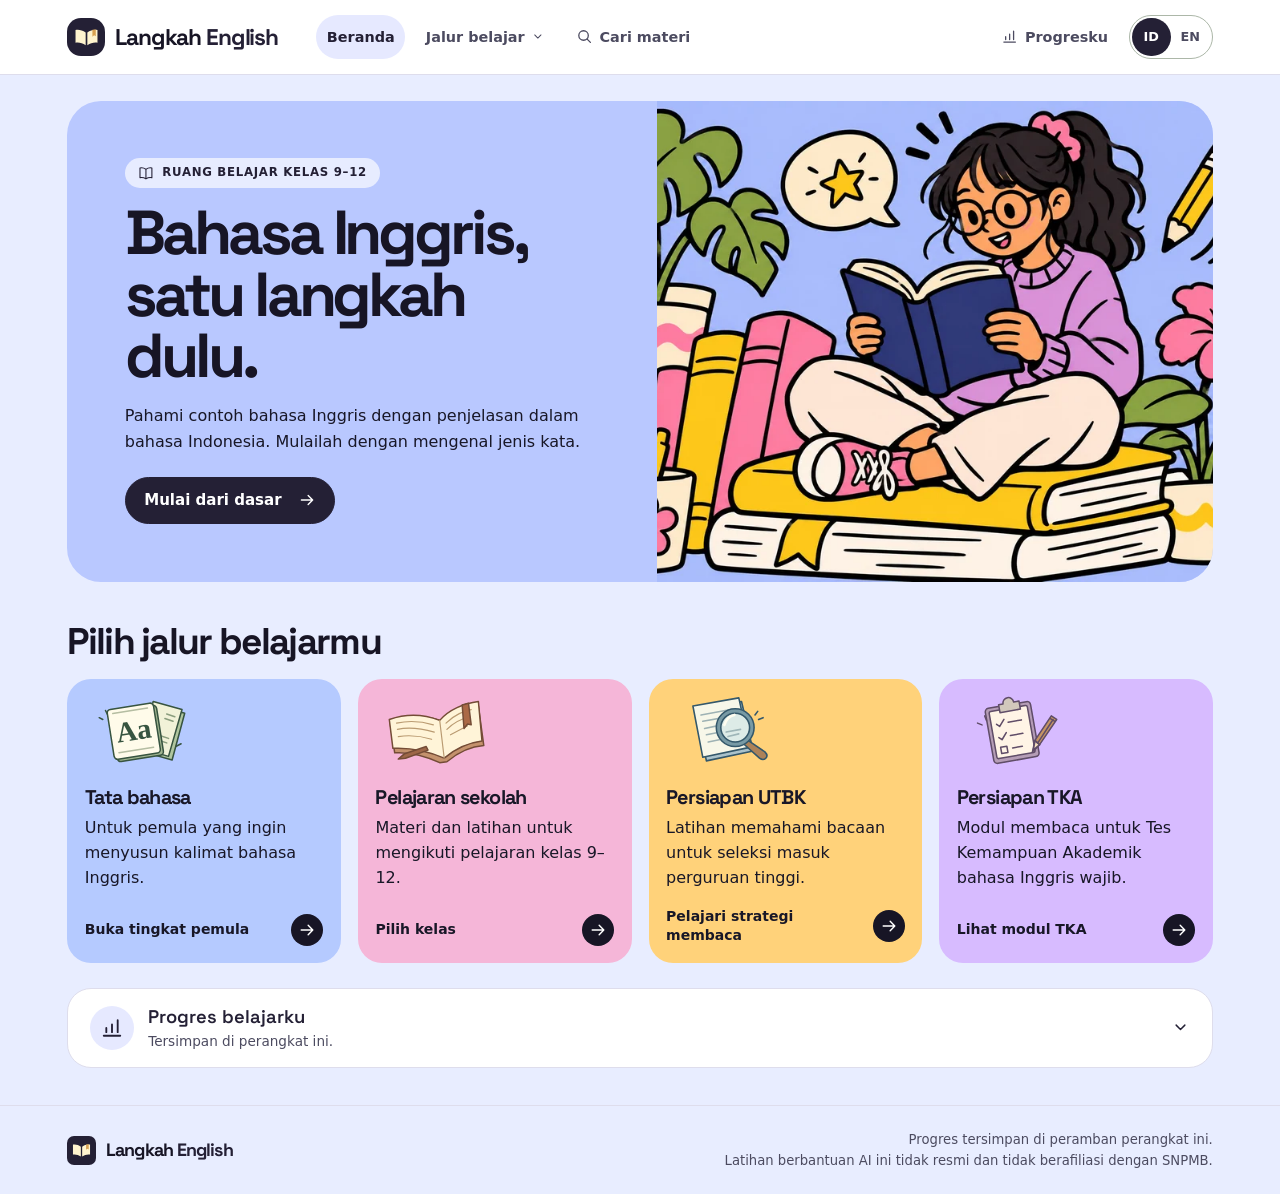
==== index.html @ c0d66ed4 "Refresh the learning dashboard with a playful mobile-first design" ====
<!doctype html>
<html lang="id">
<head>
<meta charset="utf-8"><meta name="viewport" content="width=device-width,initial-scale=1"><meta name="theme-color" content="#ffffff">
<meta name="description" content="Langkah English: tempat belajar bahasa Inggris dengan penjelasan sabar, latihan, dan persiapan UTBK dan TKA untuk pelajar Indonesia.">
<title>Langkah English — Mulai dari yang kamu pahami</title>
<link rel="stylesheet" href="css/style.css"><script type="module" src="js/home.js"></script><script type="module" src="js/shell.js"></script>
</head>
<body class="home-page"><a class="skip" href="#main" data-i18n="skip">Lewati ke konten</a>
<!-- Navigation is shared by every page. -->
<header class="site-header">
  <nav class="nav shell" data-i18n-aria="mainNavigation" aria-label="Navigasi utama">
    <a class="logo" href="index.html" data-i18n-aria="homeLink" aria-label="Beranda Langkah English"><span class="brand-mark" aria-hidden="true"><svg viewBox="0 0 32 32"><use href="assets/icons.svg#mark"/></svg></span><span class="brand-type">Langkah <em>English</em></span></a>
    <button type="button" class="nav-toggle" aria-controls="primary-navigation" aria-expanded="false"><span class="menu-lines" aria-hidden="true"></span><span data-i18n="menuTitle">Menu</span></button>
    <div class="nav-links" id="primary-navigation">
      <a href="index.html" data-i18n="homeNav">Beranda</a>
      <div class="route-picker">
        <button class="route-toggle" type="button" aria-controls="route-menu" aria-expanded="false"><span data-i18n="pathNav">Jalur belajar</span><svg class="icon" viewBox="0 0 24 24" aria-hidden="true"><use href="assets/icons.svg#chevron"/></svg></button>
        <ul class="route-menu" id="route-menu">
            <li><svg class="menu-path-art" viewBox="0 0 140 88" aria-hidden="true"><use href="assets/pathways.svg#grammar"/></svg><a data-i18n="navGrammar" href="grammar.html">Tata bahasa</a></li>
            <li><svg class="menu-path-art" viewBox="0 0 140 88" aria-hidden="true"><use href="assets/pathways.svg#school"/></svg><a data-i18n="navSchool" href="school.html">Pelajaran sekolah</a></li>
            <li><svg class="menu-path-art" viewBox="0 0 140 88" aria-hidden="true"><use href="assets/pathways.svg#utbk"/></svg><a data-i18n="navUtbk" href="utbk.html">Persiapan UTBK</a></li>
            <li><svg class="menu-path-art" viewBox="0 0 140 88" aria-hidden="true"><use href="assets/pathways.svg#tka"/></svg><a data-i18n="navTka" href="tka.html">Persiapan TKA</a></li>
        </ul>
      </div>
      <a href="search.html" class="nav-search"><svg class="icon" viewBox="0 0 24 24" aria-hidden="true"><use href="assets/icons.svg#search"/></svg><span data-i18n="navSearch">Cari materi</span></a>
      <a class="mobile-progress-link" href="index.html#my-progress"><svg class="icon" viewBox="0 0 24 24" aria-hidden="true"><use href="assets/icons.svg#progress"/></svg><span data-i18n="progressNav">Progresku</span></a>
    </div>
    <div class="nav-actions">
      <a class="nav-progress" href="index.html#my-progress"><svg class="icon" viewBox="0 0 24 24" aria-hidden="true"><use href="assets/icons.svg#progress"/></svg><span data-i18n="progressNav">Progresku</span></a>
      <div class="lang-switch" role="group" data-i18n-aria="interfaceLanguage" aria-label="Bahasa tampilan"><button class="lang-button" type="button" data-lang="id" aria-pressed="true" lang="id" aria-label="Bahasa Indonesia">ID</button><button class="lang-button" type="button" data-lang="en" aria-pressed="false" lang="en" aria-label="English">EN</button></div>
    </div>
  </nav>
</header>
<main id="main" class="shell home-main">
<section id="continue-section" class="continue-section" aria-labelledby="continue-heading" hidden>
  <h1 id="continue-heading" class="visually-hidden" data-i18n="continueKicker">Lanjutkan belajarmu</h1>
  <div id="continue" class="continue-wrap"></div>
  <svg class="study-art" viewBox="0 0 540 320" width="540" height="320" aria-hidden="true"><use href="assets/study.svg#desk"/></svg>
</section>
<section class="hero home-hero" aria-labelledby="hero-title">
  <div class="hero-copy">
    <p class="hero-overline"><svg class="icon" viewBox="0 0 24 24" aria-hidden="true"><use href="assets/icons.svg#book"/></svg><span data-i18n="heroOverline">Ruang belajar kelas 9–12</span></p>
    <h1 id="hero-title" data-i18n="heroTitle">Bahasa Inggris,<em>satu langkah dulu.</em></h1>
    <p class="hero-lead" data-i18n="heroBody">Pahami contoh bahasa Inggris dengan penjelasan dalam bahasa Indonesia. Mulailah dengan mengenal jenis kata.</p>
    <div class="hero-actions"><a class="button" href="lesson.html?id=parts-of-speech"><span data-i18n="heroPrimary">Mulai dari dasar</span><svg class="icon" viewBox="0 0 24 24" aria-hidden="true"><use href="assets/icons.svg#arrow"/></svg></a></div>
  </div>
  <img class="hero-illustration" src="assets/learning-dashboard.webp" alt="" width="900" height="600" fetchpriority="high">
</section>
<section class="section choice-section home-choice-section" id="learning-choices" aria-labelledby="choices-title">
  <div class="section-intro"><h2 id="choices-title" data-i18n="choiceTitle">Pilih jalur belajarmu</h2></div>
  <div class="choice-grid">
    <a class="choice-card" href="grammar.html#beginner" data-track="grammar">
      <span class="choice-visual"><svg class="card-art" viewBox="0 0 140 88" aria-hidden="true"><use href="assets/pathways.svg#grammar"/></svg></span>
      <span class="choice-copy"><strong data-i18n="choiceOne">Tata bahasa</strong><span class="choice-desc" data-i18n="choiceOneDesc">Untuk pemula yang ingin menyusun kalimat bahasa Inggris.</span><span class="choice-action"><span data-i18n="startGrammar">Buka tingkat pemula</span><svg class="icon" viewBox="0 0 24 24" aria-hidden="true"><use href="assets/icons.svg#arrow"/></svg></span></span>
    </a>
    <a class="choice-card" href="school.html" data-track="school">
      <span class="choice-visual"><svg class="card-art" viewBox="0 0 140 88" aria-hidden="true"><use href="assets/pathways.svg#school"/></svg></span>
      <span class="choice-copy"><strong data-i18n="choiceTwo">Pelajaran sekolah</strong><span class="choice-desc" data-i18n="choiceTwoDesc">Materi dan latihan untuk mengikuti pelajaran kelas 9–12.</span><span class="choice-action"><span data-i18n="startSchool">Pilih kelas</span><svg class="icon" viewBox="0 0 24 24" aria-hidden="true"><use href="assets/icons.svg#arrow"/></svg></span></span>
    </a>
    <a class="choice-card" href="utbk.html" data-track="utbk">
      <span class="choice-visual"><svg class="card-art" viewBox="0 0 140 88" aria-hidden="true"><use href="assets/pathways.svg#utbk"/></svg></span>
      <span class="choice-copy"><strong data-i18n="choiceThree">Persiapan UTBK</strong><span class="choice-desc" data-i18n="choiceThreeDesc">Latihan memahami bacaan untuk seleksi masuk perguruan tinggi.</span><span class="choice-action"><span data-i18n="startUtbk">Pelajari strategi membaca</span><svg class="icon" viewBox="0 0 24 24" aria-hidden="true"><use href="assets/icons.svg#arrow"/></svg></span></span>
    </a>
    <a class="choice-card" href="tka.html" data-track="tka">
      <span class="choice-visual"><svg class="card-art" viewBox="0 0 140 88" aria-hidden="true"><use href="assets/pathways.svg#tka"/></svg></span>
      <span class="choice-copy"><strong data-i18n="choiceFour">Persiapan TKA</strong><span class="choice-desc" data-i18n="choiceFourDesc">Modul membaca untuk Tes Kemampuan Akademik bahasa Inggris wajib.</span><span class="choice-action"><span data-i18n="startTka">Lihat modul TKA</span><svg class="icon" viewBox="0 0 24 24" aria-hidden="true"><use href="assets/icons.svg#arrow"/></svg></span></span>
    </a>
  </div>
</section>
<details class="section home-progress-details" id="my-progress">
 <summary class="progress-summary">
  <svg class="progress-icon" viewBox="0 0 24 24" aria-hidden="true"><use href="assets/icons.svg#progress"/></svg><span class="progress-summary-copy"><strong data-i18n="progressTitle">Progres belajarku</strong><small data-i18n="progressDesc">Progres disimpan di perangkat ini.</small></span>
  <svg class="summary-chevron" viewBox="0 0 24 24" aria-hidden="true"><use href="assets/icons.svg#chevron"/></svg>
 </summary>
 <div class="progress-details-content">
  <div id="stats" class="stats" aria-live="polite"></div>
  <div class="history-layout">
   <div>
    <h3 data-i18n="activityTitle">Aktivitas terbaru</h3>
    <div id="activity" class="activity-list" aria-live="polite"></div>
   </div>
   <div class="backup-panel panel">
    
    <strong data-i18n="backupTitle">Simpan riwayat belajarmu</strong>
    <p data-i18n="backupHelp">Unduh cadangan atau pulihkan di perangkat lain. File mencakup jawaban dan riwayat kuis; simpan secara pribadi.</p>
    <div class="backup-actions">
     <button type="button" id="backup-export" class="button button-outline" data-i18n="backupExport">Unduh cadangan</button>
     <label class="button button-outline file-button" for="backup-import" data-i18n="backupImport">Pulihkan cadangan</label>
     <input type="file" id="backup-import" accept="application/json,.json" class="visually-hidden">
    </div>
    <p role="status" id="backup-status" class="muted" aria-live="polite"></p>
   </div>
  </div>
 </div>
</details>
</main><footer class="site-footer"><div class="shell footer-layout">
  <a class="footer-brand" href="index.html"><span class="brand-mark" aria-hidden="true"><svg viewBox="0 0 32 32"><use href="assets/icons.svg#mark"/></svg></span><span class="brand-type">Langkah <em>English</em></span></a>
  <div class="footer-note"><p data-i18n="footerPrivacy">Progres tersimpan di peramban perangkat ini.</p><p data-i18n="footerUnofficial">Latihan berbantuan AI ini tidak resmi dan tidak berafiliasi dengan SNPMB.</p></div>
</div></footer>
</body></html>
---- css/style.css ----
/* Retained teaching styles for authored English terms and paragraph breaks. */
.english-term{border-radius:.24em;padding:.04em .23em;box-decoration-break:clone;-webkit-box-decoration-break:clone}
.english-term::before{content:'“'}
.english-term::after{content:'”'}
/* V13-E1 renderer correction: translations preserve authored paragraphs. */
.lesson-translation{white-space:pre-line}
@media(forced-colors:active){.english-term,.scaffold-model,.scaffold-review details{border:1px solid currentColor}}

/* Langkah English · paper, ink and the four learning paths */
:root {
  color-scheme: light;
  --paper: #faf9f5;
  --surface: #fffefa;
  --ink: #202e29;
  --muted: #526159;
  --forest: #204e3e;
  --forest-dark: #153b30;
  --blue: #285875;
  --line: #d6dbd0;
  --control-line: #788678;
  --sand: #f2efdf;
  --mint: #e5eee5;
  --honey: #f8ecd7;
  --correct: #235c42;
  --correct-bg: #e7f2e5;
  --retry: #74431d;
  --retry-bg: #fbedd8;
  --ring: #215d96;
  --body: system-ui, -apple-system, "Segoe UI", Arial, sans-serif;
  --display: Georgia, "Times New Roman", serif;
  --small: .875rem;
  --body-size: 1rem;
  --lead: 1.125rem;
  --title: clamp(2.25rem, 4.4vw, 3.8rem);
  --space-1: .5rem;
  --space-2: 1rem;
  --space-3: 1.5rem;
  --space-4: 2rem;
  --space-5: clamp(2.25rem, 4vw, 3.75rem);
  --radius: 14px;
  --radius-sm: 8px;
  --shadow: 0 4px 14px #253c2910;
  --brand: var(--forest);
  --brand-dark: var(--forest-dark);
  --background: var(--paper);
  --border: var(--line);
  --deep: var(--ink);
  --cream: var(--sand);
}
*, *::before, *::after { box-sizing: border-box; }
html { scroll-behavior: smooth; scroll-padding-top: 5.5rem; }
body { margin: 0; background: var(--paper); color: var(--ink); font: 400 var(--body-size)/1.65 var(--body); }
body, input, select, textarea, button { -webkit-text-size-adjust: 100%; }
h1, h2, h3, h4, p { overflow-wrap: anywhere; }
h1, h2, h3, h4 { line-height: 1.22; color: var(--forest-dark); }
h1, h2 { font-family: var(--display); font-weight: 500; letter-spacing: -.035em; }
h1 { margin: 0 0 1rem; font-size: var(--title); }
h2 { margin: 0 0 .75rem; font-size: clamp(1.65rem, 3vw, 2.45rem); }
h3 { margin: 0 0 .5rem; font-size: 1.15rem; }
p { margin: 0 0 1em; }
a { color: var(--forest); text-underline-offset: .23em; }
img, svg { max-width: 100%; }
button, input, select, textarea { font: inherit; color: inherit; }
button, .button {
  display: inline-flex; align-items: center; justify-content: center; gap: .65em;
  min-height: 46px; max-width: 100%; padding: .65rem 1.05rem; border: 1px solid var(--forest);
  border-radius: var(--radius-sm); font: 650 .94rem/1.4 var(--body); letter-spacing: 0;
  color: #fff; background: var(--forest); box-shadow: none; text-decoration: none; text-align: center;
  cursor: pointer; transition: background-color 180ms, border-color 180ms, color 180ms;
}
button:disabled { cursor: default; opacity: .52; }
button:hover:not(:disabled), .button:hover { background-color: var(--forest-dark); color: white; transform: none; }
.button-outline, button.secondary, .button.secondary {
  border-color: var(--control-line); background: var(--surface); color: var(--forest);
}
.button-outline:hover:not(:disabled), .button.secondary:hover { color: var(--forest); background: var(--mint); }
input:not([type="checkbox"]):not([type="radio"]):not([type="file"]), textarea, select {
  min-height: 46px; max-width: 100%; padding: .75rem; color: var(--ink);
  background-color: var(--surface); border: 1px solid var(--control-line); border-radius: var(--radius-sm);
}
textarea { width: 100%; resize: vertical; }
fieldset, main, article, section { min-width: 0; }
:focus-visible { outline: 3px solid var(--ring); outline-offset: 3px; scroll-margin-block: 1rem; }
a:focus-visible, button:focus-visible, input:focus-visible, select:focus-visible, textarea:focus-visible, summary:focus-visible {
  outline: 3px solid var(--ring); outline-offset: 3px;
}
[hidden] { display: none !important; }
.visually-hidden, .sr-only, .skip:not(:focus) {
  position: absolute; width: 1px; height: 1px; padding: 0; margin: -1px; overflow: hidden;
  clip-path: inset(50%); white-space: nowrap; border: 0;
}
.skip:focus { position: fixed; z-index: 100; top: .6rem; left: .6rem; padding: .75rem 1rem; background: var(--surface); color: var(--forest); }
.shell { width: min(100%, 1248px); max-width: none; margin-inline: auto; padding-inline: clamp(16px, 4vw, 52px); }
.page-main { padding-block: 1.5rem var(--space-5); }
.section { margin-top: var(--space-5); }
.panel, .resource-card, .mode-card {
  min-width: 0; padding: clamp(16px, 2.4vw, 28px); border: 1px solid var(--line);
  border-radius: var(--radius); background: var(--surface); box-shadow: none;
}
.badge, .status-chip { display: inline-flex; align-items: center; gap: .35em; padding: .25em .65em; border-radius: 5px; font: 600 .81rem/1.5 var(--body); color: var(--forest); background: var(--mint); }
.badge-sun { color: var(--retry); background: var(--honey); }
.badge-mint { color: var(--correct); background: var(--correct-bg); }
.section-kicker { display: block; width: fit-content; padding: 0; background: none; color: var(--muted); font: 700 .75rem/1.4 var(--body); letter-spacing: .115em; text-transform: uppercase; }
.muted, small { color: var(--muted); }
.notice, .error { padding: 1rem 1.15rem; background: var(--mint); border: 1px solid var(--line); border-radius: var(--radius-sm); color: var(--ink); }
.notice p:last-child, .error p:last-child { margin-bottom: 0; }
details { min-width: 0; }
summary { min-height: 44px; padding-block: .5rem; cursor: pointer; overflow-wrap: anywhere; color: var(--forest); font-weight: 650; }
.toolbar, .learning-meta, .backup-actions { display: flex; align-items: center; flex-wrap: wrap; gap: .65rem; }
progress { width: 100%; height: .5rem; appearance: none; border: 0; border-radius: 1rem; overflow: hidden; background: #e0e6dc; accent-color: var(--forest); }
progress::-webkit-progress-bar { background: #e0e6dc; }
progress::-webkit-progress-value { background: var(--forest); border-radius: 1rem; }
progress::-moz-progress-bar { background: var(--forest); }
.icon { display: inline-block; width: 1.2em; height: 1.2em; flex: none; vertical-align: -.18em; }
@media (prefers-reduced-motion: reduce) {
  *, *::before, *::after { scroll-behavior: auto !important; animation: none !important; transition: none !important; }
}
@media (forced-colors: active) {
  button, .button, .badge, .status-chip, input, .panel { border: 1px solid ButtonText; }
  :focus-visible { outline: 3px solid Highlight; }
}

/* Shared navigation */
.site-header { position: relative; z-index: 20; border-bottom: 1px solid var(--line); background: var(--surface); backdrop-filter: none; }
.nav { position: relative; display: flex; align-items: center; gap: clamp(1rem, 3vw, 3rem); min-height: 74px; padding-block: .5rem; }
.logo, .footer-brand { display: inline-flex; flex: none; align-items: center; gap: .62rem; text-decoration: none; }
.brand-mark { display: inline-grid; place-items: center; width: 38px; height: 38px; border-radius: 10px; background: var(--forest); }
.brand-mark svg { display: block; width: 27px; height: 27px; }
.brand-type { font: 700 1.42rem/1.1 var(--display); letter-spacing: -.05em; color: var(--forest-dark); white-space: nowrap; }
.brand-type em { font-weight: 500; color: var(--forest); }
.nav-links, .nav-actions { display: flex; align-items: center; gap: .65rem; }
.nav-links { margin: 0; flex: 1; justify-content: flex-start; }
.nav-links a, .route-toggle, .nav-progress {
  display: inline-flex; align-items: center; gap: .4rem; min-height: 44px; padding: .55rem .65rem;
  color: var(--muted); background: none; border: 0; border-radius: 6px; text-decoration: none;
  font: 600 .9rem/1.45 var(--body); letter-spacing: 0;
}
.nav-links a:hover, .route-toggle:hover:not(:disabled), .nav-progress:hover, .route-toggle[aria-expanded=true] {
  background: var(--mint); color: var(--forest-dark);
}
.nav-links a[aria-current="page"], .route-toggle.current-path { color: var(--forest); background: transparent; text-decoration: underline; text-underline-offset: .48em; text-decoration-thickness: 2px; }
.nav-actions { flex: none; margin-left: auto; }
.route-picker { position: relative; }
.route-toggle .icon { width: .95em; }
.route-menu { display: none; position: absolute; z-index: 2; top: 100%; left: 0; width: 226px; margin: 0; padding: .4rem; border: 1px solid var(--line); border-radius: var(--radius-sm); background: var(--surface); box-shadow: var(--shadow); list-style: none; }
.route-toggle[aria-expanded=true] + .route-menu { display: grid; }
.route-menu li { position: relative; }
.route-menu .menu-path-art { position: absolute; left: .45rem; top: 50%; width: 40px; height: 30px; transform: translateY(-50%); pointer-events: none; }
.route-menu a { display: flex; padding-left: 3.35rem; width: 100%; }
.nav-actions .lang-switch { display: flex; gap: 0; margin: 0; padding: 2px; border: 1px solid #acb7a8; border-radius: 30px; background: var(--surface); }
.lang-switch .lang-button { min-width: 39px; min-height: 38px; padding: 4px 8px; border: 0; border-radius: 24px; background: transparent; color: var(--muted); box-shadow: none; font: 700 .8rem/1 var(--body); }
.lang-switch .lang-button[aria-pressed=true] { color: white !important; background: var(--forest); }
.lang-switch .lang-button[aria-pressed=false]:hover { color: var(--forest); background: var(--mint); }
.nav-toggle, .nav-links .mobile-progress-link { display: none; }
.site-footer { margin-top: var(--space-5); padding-block: 1.4rem; color: var(--muted); background: var(--paper); border-top: 1px solid var(--line); }
.footer-layout { display: flex; justify-content: space-between; align-items: center; gap: 1.25rem; }
.footer-brand .brand-mark { width: 29px; height: 29px; border-radius: 7px; }
.footer-brand .brand-mark svg { width: 21px; height: 21px; }
.footer-brand .brand-type { font-size: 1.12rem; }
.footer-note { max-width: 65ch; text-align: right; }
.footer-note p { margin: 0; color: var(--muted); font-size: .825rem; }

/* Home */
.home-hero, .continue-section {
  position: relative; isolation: isolate; display: grid; grid-template-columns: 1.02fr 1fr;
  align-items: center; overflow: hidden; gap: 0; margin: 1.6rem 0 0; padding: 0;
  border: 1px solid #dcdac7; border-radius: var(--radius); background: #f2efde; box-shadow: none;
}
.home-hero::before, .home-hero::after { display: none; }
.hero-copy { position: relative; z-index: 1; display: block; margin: 0; padding: clamp(28px, 3.9vw, 52px); }
.hero-overline { display: flex; align-items: center; gap: .55rem; margin: 0 0 .9rem; color: var(--forest); font: 700 .735rem/1.5 var(--body); text-transform: uppercase; letter-spacing: .125em; }
.hero-overline .icon { width: 1.35em; height: 1.35em; }
.home-hero h1, .continue-panel h2 { margin: 0 0 1rem; max-width: none; color: var(--forest-dark); font: 500 clamp(2.65rem, 4.85vw, 4.55rem)/1.035 var(--display); letter-spacing: -.055em; }
.home-hero h1 em { display: block; color: #426a4e; background: none; font-weight: 400; }
.hero-lead { max-width: 45ch; margin: 0; color: #46554b; font: 400 1rem/1.62 var(--body); }
.hero-actions { display: flex; margin: 1.4rem 0 0; }
.hero-actions .button { min-height: 47px; padding-inline: 1.15rem; gap: 1rem; }
.study-art { position: relative; z-index: 0; display: block; width: 100%; max-width: 545px; height: auto; padding-right: 1.1rem; justify-self: center; }
.continue-panel { border: 0; background: none; box-shadow: none; }
.continue-panel h2 { font-size: clamp(2.05rem, 3.8vw, 3.5rem); }
.home-choice-section { margin-top: clamp(1.75rem, 3vw, 2.6rem); }
.section-intro { margin-bottom: 1rem; }
.section-intro h2, .path-library .section-intro h2 { font: 500 clamp(1.85rem, 2.9vw, 2.6rem)/1.16 var(--display); color: var(--forest-dark); letter-spacing: -.045em; margin: 0; }
.section-intro p { margin: .45rem 0 0; font-size: 1rem; color: var(--muted); }
.choice-grid { display: grid; grid-template-columns: repeat(4, minmax(0,1fr)); gap: clamp(12px, 1.5vw, 19px); }
[data-track=grammar], [data-pathway=grammar] { --track: #315a40; --wash: #e8efdc; }
[data-track=school], [data-pathway=school] { --track: #754420; --wash: #f8e9d7; }
[data-track=utbk], [data-pathway=utbk] { --track: #2c5471; --wash: #e4edf3; }
[data-track=tka], [data-pathway=tka] { --track: #634a73; --wash: #eee6f1; }
.choice-card {
  display: flex; flex-direction: column; align-items: stretch; position: relative; min-width: 0; min-height: 0;
  padding: 0; gap: 0; border: 1px solid var(--line); border-radius: var(--radius);
  color: var(--ink); background: var(--surface); text-decoration: none; overflow: hidden;
  transition: border-color 180ms, box-shadow 180ms;
}
.choice-card:hover { border-color: var(--track); box-shadow: var(--shadow); transform: none; }
.choice-visual { display: grid; place-items: center; height: clamp(78px, 7.5vw, 100px); background-color: var(--wash); background-image: radial-gradient(#425c3e22 .8px,transparent .8px); background-size: 8px 8px; border-bottom: 1px solid #2c442415; }
.card-art { display: block; width: 126px; height: 83px; max-height: 96%; }
.choice-copy { display: flex; flex: 1; flex-direction: column; padding: 1rem 1.15rem; }
.choice-card strong { display: block; font: 600 clamp(1.18rem, 1.55vw, 1.4rem)/1.24 var(--display); letter-spacing: -.032em; color: var(--ink); }
.choice-desc { display: block; margin: .45rem 0 1rem; color: var(--muted); font: 400 .94rem/1.55 var(--body); }
.choice-action { display: flex; align-items: center; justify-content: space-between; gap: .4rem; margin-top: auto; color: var(--track); font: 650 .875rem/1.4 var(--body); }
.choice-action .icon { width: 1.1rem; }
.home-progress-details { margin-top: 1.55rem; border: 1px solid var(--line); border-radius: var(--radius); background: #f1f2e9; }
.progress-summary { display: flex; align-items: center; gap: .9rem; padding: 1rem 1.35rem; color: var(--forest); list-style: none; }
.progress-summary::-webkit-details-marker { display: none; }
.progress-summary-copy { display: block; flex: 1; }
.progress-summary-copy strong { font: 600 1.15rem/1.35 var(--display); }
.progress-summary-copy small { display: block; font: 400 .85rem/1.5 var(--body); }
.progress-icon { width: 27px; height: 27px; flex: none; }
.summary-chevron { width: 19px; height: 19px; flex: none; color: var(--forest); transition: transform 180ms; }
[open] > summary .summary-chevron { transform: rotate(180deg); }
.progress-details-content { padding: 0 1.35rem 1.35rem; }
.stats { display: grid; grid-template-columns: repeat(4,minmax(0,1fr)); gap: .75rem; margin: 1rem 0; }
.stat { display: grid; gap: .25rem; padding: 1rem; min-height: 0; border: 1px solid var(--line); background: var(--surface); border-radius: var(--radius-sm); }
.stat strong { font: 600 clamp(1.4rem,3vw,2rem)/1.15 var(--display); color: var(--forest); }
.stat span { font-size: .875rem; color: var(--muted); }
.history-layout { display: grid; grid-template-columns: 1fr 1fr; gap: 1.5rem; align-items: start; }
.activity-list { background: none; border: none; padding: 0; }
.activity-row { display: flex; align-items: start; gap: .65rem; padding: .75rem 0; border-bottom: 1px solid var(--line); }
.activity-row small { display: block; }
.backup-panel p { margin: .4rem 0 1rem; }
.backup-actions { gap: .5rem; }
.backup-panel:has(#backup-import:focus-visible) .file-button { outline: 3px solid var(--ring); outline-offset: 3px; }
@media (max-width: 940px) {
  .choice-grid { grid-template-columns: repeat(2,minmax(0,1fr)); }
}
@media (max-width: 810px) {
  .nav { min-height: 62px; gap: .5rem; flex-wrap: nowrap; }
  .nav .logo { margin-right: auto; }
  .nav .nav-actions { order: 1; margin-left: 0; }
  .nav .nav-progress { display: none; }
  .nav .nav-toggle { order: 2; display: flex; gap: .45rem; min-height: 44px; padding: .5rem .7rem; border: 1px solid var(--control-line); background: var(--surface); color: var(--forest); border-radius: var(--radius-sm); }
  .menu-lines { position: relative; width: 14px; height: 12px; border-block: 1.6px solid currentColor; }
  .menu-lines::after { content: ''; position: absolute; width: 100%; left: 0; top: 3.5px; border-top: 1.6px solid currentColor; }
  .nav .nav-links { display: none; position: absolute; z-index: 2; top: calc(100% - 2px); left: 12px; right: 12px; width: auto; margin: 0; padding: .55rem; border: 1px solid var(--line); background: var(--surface); border-radius: var(--radius); box-shadow: var(--shadow); max-height: 75vh; overflow: auto; }
  .nav .nav-links.is-open { display: grid; gap: 0; }
  .route-toggle { display: none; }
  .route-menu { display: grid; position: static; width: auto; margin: .15rem 0; padding: .2rem 0; border: 0; border-block: 1px solid var(--line); border-radius: 0; background: transparent; box-shadow: none; }
  .nav-links .mobile-progress-link { display: inline-flex; }
  .nav-links a { font-size: .94rem; white-space: normal; }
  .home-hero, .continue-section { grid-template-columns: 1.2fr .8fr; }
  .study-art { padding-right: 0; }
}
@media (max-width: 620px) {
  .home-hero, .continue-section { display: block; margin-top: 1rem; }
  .hero-copy { padding: 1.3rem; }
  .hero-overline { font-size: .67rem; margin-bottom: .65rem; }
  .home-hero h1 { font-size: clamp(2.2rem, 8.4vw, 3.1rem); }
  .hero-lead { font-size: 1rem; line-height: 1.55; }
  .hero-actions { margin-top: 1rem; }
  .study-art { display: none; }
  .home-hero::after, .continue-section::after {
    content: ''; position: absolute; display: block; z-index: -1; width: 90px; height: 80px;
    top: 0; right: 0; opacity: .65; border: 0; border-radius: 0;
    background: repeating-linear-gradient(0deg,transparent 0 14px,#d6d6c3 14px 15px), repeating-linear-gradient(90deg,transparent 0 14px,#d6d6c3 14px 15px);
    mask-image: linear-gradient(225deg,#000,transparent 73%);
  }
  .choice-grid { grid-template-columns: 1fr; gap: .6rem; }
  .choice-card { flex-direction: row; align-items: stretch; }
  .choice-visual { flex: 0 0 63px; align-self: stretch; height: auto; border-bottom: 0; border-right: 1px solid #2c442415; }
  .card-art { width: 60px; height: auto; }
  .choice-copy { padding: .65rem .85rem; }
  .choice-card strong { font-size: 1.2rem; }
  .choice-desc { margin: .2rem 0 .32rem; font-size: .93rem; line-height: 1.4; }
  .choice-action { font-size: .825rem; }
  .history-layout { grid-template-columns: 1fr; gap: 1rem; }
  .stats { grid-template-columns: 1fr 1fr; }
  .footer-layout { flex-direction: column; align-items: flex-start; gap: .7rem; }
  .footer-note { text-align: left; }
}
@media (max-width: 410px) {
  .nav { gap: .4rem; padding-inline: 12px; }
  .brand-mark { width: 31px; height: 33px; border-radius: 8px; }
  .brand-mark svg { width: 23px; height: 23px; }
  .logo { gap: .4rem; }
  .logo .brand-type { font-size: 1.1rem; }
  .lang-switch .lang-button { min-width: 30px; min-height: 38px; padding-inline: 5px; }
  .nav .nav-toggle { font-size: .8rem; padding-inline: .55rem; }
  .home-choice-section { margin-top: 1.35rem; }
  .progress-summary { padding: .85rem; }
}

/* Pathway libraries */
.page-back { display: inline-flex; align-items: center; gap: .4rem; min-height: 44px; margin: 0; text-decoration: none; color: var(--forest); font-size: var(--small); font-weight: 600; }
.page-back:hover { text-decoration: underline; }
.pathway-hero {
  position: relative; overflow: visible; padding: clamp(17px,3vw,36px); border: 1px solid var(--line);
  border-radius: var(--radius); background: var(--wash,var(--mint)); box-shadow: none;
}
.pathway-hero::after { display: none; }
.pathway-hero .page-back { margin: -.5rem 0 .6rem; color: var(--track); }
.pathway-hero .section-kicker { margin: 0 0 .42rem; color: var(--track); }
.pathway-heading { display: flex; align-items: center; justify-content: space-between; gap: 1rem; margin: 0; }
.pathway-heading .path-art { order: 2; width: clamp(78px,12vw,154px); flex: none; }
.pathway-heading h1, .search-intro h1 { color: var(--ink); font: 500 var(--title)/1.08 var(--display); letter-spacing: -.05em; margin: 0 0 .55rem; }
.pathway-description, .search-intro > p { max-width: 65ch; margin: 0; font: 400 1.05rem/1.6 var(--body); color: var(--muted); }
.pathway-hero-links { display: flex; flex-wrap: wrap; align-items: stretch; gap: .45rem; margin: 1rem 0 0; }
.pathway-hero-links a, .search-chips button, .lesson-toc a, .scaffold-phase-links a {
  display: inline-flex; min-height: 44px; align-items: center; justify-content: center; gap: .27em; padding: .45rem .85rem;
  color: var(--track,var(--forest)); border: 1px solid var(--control-line); border-radius: var(--radius-sm);
  background: var(--surface); font: 600 .9rem/1.4 var(--body); text-decoration: none;
}
.pathway-hero-links a:hover, .search-chips button:hover, .lesson-toc a:hover { background: var(--mint); color: var(--forest-dark); }
.pathway-hero .pathway-progress-summary, .tka-count { display: flex; flex-wrap: wrap; align-items: center; gap: 1rem; width: fit-content; max-width: 100%; margin: .95rem 0 0; padding: 0; background: none; border: 0; font-size: .875rem; color: var(--track); }
.pathway-progress-track { height: 5px; width: 88px; border-radius: 6px; background: #fffefa; box-shadow: 0 0 0 1px var(--control-line); overflow: hidden; }
.pathway-progress-track span { display: block; height: 100%; background: var(--track); }
.tka-stage { margin: .65rem 0 0; padding: 0; border: 0; background: transparent; color: var(--track); font-size: .9rem; font-weight: 600; }
.path-library, .tka-overview { margin-top: var(--space-4); }
.pathway-sections { display: grid; gap: .65rem; }
.topic-divider { margin: 1.2rem 0 .2rem !important; padding: 0; color: var(--track); font: 650 1.13rem/1.3 var(--body) !important; }
.topic-divider:first-child { margin-top: .2rem !important; }
.topic-fold, .tka-directory { overflow: visible; background: var(--surface); border: 1px solid var(--line); border-radius: var(--radius-sm); box-shadow: none; scroll-margin-top: 1rem; }
.topic-fold > summary, .tka-directory > summary {
  display: flex; align-items: center; gap: .75rem; min-height: 54px; padding: .8rem 1.1rem;
  border: none; border-radius: inherit; background: var(--surface); list-style: none;
}
.topic-fold > summary::-webkit-details-marker, .tka-directory > summary::-webkit-details-marker { display: none; }
.topic-fold > summary::before, .tka-directory > summary::before {
  content: ''; display: block; flex: none; width: 9px; height: 9px; border: solid var(--track);
  border-width: 0 2px 2px 0; border-radius: 0; background: none; transform: rotate(-45deg); transition: transform 180ms;
}
.topic-fold[open] > summary::before, .tka-directory[open] > summary::before { content: ''; transform: rotate(45deg); }
.topic-fold > summary .topic-title, .tka-directory > summary h2 { flex: 1; color: var(--ink); font: 650 1.05rem/1.45 var(--body); letter-spacing: -.01em; margin: 0; }
.topic-fold > summary .badge { margin-left: auto; white-space: normal; color: var(--track); background: var(--wash); }
.topic-fold[open] > summary, .tka-directory[open] > summary { background: var(--wash); border-bottom: 1px solid var(--line); border-radius: var(--radius-sm) var(--radius-sm) 0 0; }
.topic-fold-body { padding: 0 1.1rem; }
.simple-resources { display: grid; list-style: none; gap: 0; padding: 0; margin: 0; }
.simple-resource { display: block; margin: 0; padding: 0; background: transparent; border: 0; border-radius: 0; }
.simple-resource + .simple-resource { border-top: 1px solid var(--line); }
.simple-resource:hover { background: transparent; }
.resource-link { display: flex; align-items: center; justify-content: space-between; gap: 1rem; padding: 1.05rem .25rem; text-decoration: none; color: var(--ink); }
.resource-link:hover h3, .result-link:hover h2 { text-decoration: underline; text-underline-offset: .18em; }
.resource-copy { min-width: 0; }
.simple-resource h3 { margin: 0; font: 650 1.08rem/1.42 var(--body); color: var(--ink); }
.simple-resource p { margin: .25rem 0 .5rem; max-width: 72ch; font: 400 1rem/1.6 var(--body); color: var(--muted); }
.resource-link > .icon { color: var(--track); }
.resource-meta { display: flex; align-items: center; flex-wrap: wrap; gap: .35rem .75rem; margin: 0; }
.resource-meta small { font-size: .815rem; }
.status-chip { font-weight: 550; font-size: .78rem; background: #eef0e9; color: #48584b; }
.status-mark { display: inline-block; flex: none; width: .72em; height: .72em; border: 1.5px solid currentColor; border-radius: 50%; }
.statusComplete, .statusAttempted { background: var(--correct-bg); color: var(--correct); }
.statusComplete .status-mark, .statusAttempted .status-mark { width: .48em; height: .85em; margin: -.2em .2em 0; border-width: 0 1.8px 1.8px 0; border-radius: 0; transform: rotate(42deg); }
.statusDraft { color: var(--retry); background: var(--retry-bg); }
.statusDraft .status-mark { background: linear-gradient(90deg,currentColor 50%,transparent 50%); }
.tka-directory { margin-top: .8rem; }
.pathway-hero + .tka-directory { margin-top: 1.6rem; }
.tka-directory-body { padding: 1rem 1.1rem; }
.tka-directory-body > p, .tka-overview p { max-width: 72ch; color: var(--muted); }
.tka-directory-body > .section-kicker { margin-bottom: .35rem; }
.tka-info-grid, .tka-module-grid { display: grid; grid-template-columns: repeat(2,minmax(0,1fr)); gap: .65rem; }
.tka-module-grid { list-style: none; padding: 0; }
.tka-module { display: grid; align-content: start; gap: .45rem; padding: 1rem; border: 1px solid var(--line); border-radius: var(--radius-sm); background: var(--paper); }
.tka-module-code { color: var(--track); font: 700 .8rem/1.5 var(--body); }
.tka-available { display: flex; flex-wrap: wrap; gap: .6rem; }
.tka-available a { display: inline-flex; align-items: center; min-height: 44px; color: var(--track); }
.tka-released { color: var(--correct); font-size: .85rem; }
.tka-module-group { margin-block: 1.2rem; }
.search-intro, .search-screen { width: 100%; max-width: 960px; margin-inline: auto; }
.search-screen { margin-top: 1.5rem; }
.search-screen > label { color: var(--ink); font-size: var(--body-size); font-weight: 650; }
.search-field { position: relative; margin-top: .35rem; }
.search-field .icon { position: absolute; top: 50%; left: 1rem; transform: translateY(-50%); color: var(--muted); }
.search-field input[type=search] { display: block; width: 100%; padding-left: 2.9rem; min-height: 52px; font-size: 1.05rem; border-radius: var(--radius-sm); }
.search-chips { display: flex; flex-wrap: wrap; gap: .45rem; margin: .65rem 0 1rem; }
.search-chips button { background: var(--paper); }
.search-screen #search-count { margin: 1.4rem 0 .75rem; font: 600 1.35rem/1.4 var(--display); color: var(--ink); }
.search-screen .resource-grid { display: grid; grid-template-columns: repeat(2,minmax(0,1fr)); gap: .8rem; }
.search-screen .resource-card { display: flex; padding: 0; border: 1px solid var(--line); border-radius: var(--radius-sm); background: var(--surface); }
.result-link { display: flex; flex-direction: column; width: 100%; min-width: 0; padding: 1.15rem; text-decoration: none; }
.result-path { display: flex; align-items: center; gap: .5rem; color: var(--track); font-size: .8rem; font-weight: 650; line-height: 1.45; }
.result-path .path-art { width: 40px; height: 31px; border-radius: 4px; background: var(--wash); flex: none; }
.search-screen .resource-card h2 { margin: .7rem 0 .35rem; font: 650 1.18rem/1.4 var(--body); letter-spacing: -.015em; color: var(--ink); }
.search-screen .resource-card p { margin: 0 0 1rem; font: 400 1rem/1.6 var(--body); color: var(--muted); }
.result-link .card-bottom { display: flex; justify-content: space-between; align-items: center; gap: .4rem; flex-wrap: wrap; margin-top: auto; padding: 0; border: 0; color: var(--track); font-size: .875rem; font-weight: 650; }
.search-show-all { display: flex; margin: 1rem auto 0; }
.search-empty { grid-column: 1/-1; padding: 1.4rem; background: var(--sand); border-radius: var(--radius); }
.search-empty h2 { font-size: 1.55rem; }
@media (max-width: 620px) {
  .pathway-heading { display: block; }
  .pathway-heading .path-art { float: right; width: 62px; margin: 0 0 .25rem .4rem; }
  .pathway-heading h1 { font-size: 2.1rem; }
  .pathway-description { font-size: 1rem; }
  .pathway-hero-links { clear: both; }
  .topic-fold > summary, .tka-directory > summary { padding-inline: .78rem; }
  .topic-fold-body, .tka-directory-body { padding-inline: .75rem; }
  .search-screen .resource-grid, .tka-info-grid, .tka-module-grid { grid-template-columns: 1fr; }
}

/* Reading, authored examples and the English/Indonesian pair */
.reading { width: min(100%, 74ch); max-width: 100%; margin-inline: auto; }
.reading > .page-back { margin: 0 0 .65rem; }
.reading-intro { margin: 0; }
.reading-path { display: flex; gap: .65rem; align-items: center; color: var(--track); font-size: .88rem; font-weight: 650; }
.reading-path .path-art { width: 44px; height: 34px; background: var(--wash); border-radius: 5px; }
.reading h1 { margin: .7rem 0; color: var(--ink); font: 500 clamp(2.15rem,4.5vw,3.65rem)/1.12 var(--display); letter-spacing: -.045em; }
.reading-intro > p { color: var(--muted); max-width: 65ch; font: 400 1.05rem/1.65 var(--body); }
.learning-meta { margin-block: .8rem 1.25rem; color: var(--muted); font-size: .875rem; }
.learning-meta > span { display: inline-flex; align-items: center; gap: .35rem; }
.learning-meta > span + span { padding-left: .65rem; border-left: 1px solid #9fa99c; }
#reading-progress { position: fixed; inset: 0 0 auto; height: 3px; z-index: 50; pointer-events: none; background: transparent; }
#reading-progress span { display: block; height: 100%; width: 0; background: var(--forest); transition: width 180ms; }
.lesson-tools { display: flex; flex-wrap: wrap; align-items: flex-start; justify-content: space-between; gap: .6rem; margin: 1rem 0 1.75rem; padding: .65rem 0; border: 0; border-block: 1px solid var(--line); background: transparent; border-radius: 0; }
.reader-index { flex: 1 1 230px; }
.reader-index summary { width: fit-content; }
.lesson-tools-text { font: 650 1rem/1.5 var(--body); color: var(--forest); text-transform: none; letter-spacing: 0; }
.lesson-toc, .scaffold-phase-links { display: flex; gap: .4rem; flex-wrap: wrap; margin: .2rem 0 .6rem; }
.lesson-toc a, .scaffold-phase-links a { padding-inline: .7rem; white-space: normal; }
.focus-button { border: 1px solid var(--control-line); color: var(--forest); background: var(--surface); }
.focus-reading .site-header, .focus-reading .site-footer { display: none; }
.focus-reading .reading { width: min(100%,68ch); }
.article-body { color: var(--ink); font-size: 1.04rem; line-height: 1.68; }
.reading .article-body p, .reading .article-body li { line-height: 1.68; }
.reading p, .reading li, .reading summary, .reading dd { overflow-wrap: anywhere; }
.reading h2, .article-body > h2, .article-body section > h2 { color: var(--forest-dark); font: 500 clamp(1.55rem,2.8vw,2.1rem)/1.23 var(--display); margin: 1.25rem 0 .65rem; }
.article-body h3 { font: 650 1.125rem/1.4 var(--body); }
.concept-definition, .concept-synthesis, .lesson-summary { margin: 1.5rem 0; padding: 1.05rem 1.25rem; border: 0; border-left: 3px solid var(--track,var(--forest)); border-radius: 0 var(--radius-sm) var(--radius-sm) 0; background: var(--wash,var(--mint)); }
.concept-definition p, .concept-synthesis p { margin: 0; color: var(--ink); font-size: 1rem; }
.objectives-panel, .lesson-reference, .more-examples { padding: .25rem .9rem; margin: 1rem 0; border: 1px solid var(--line); border-radius: var(--radius-sm); background: var(--surface); }
.english-term { color: #264f79; background: #e5edf5; font-style: italic; font-weight: 650; }
.scaffold-guide { padding: 0; margin: 2.2rem 0; border: 0; border-radius: 0; background: transparent; }
.scaffold-heading { display: block; margin-bottom: 1.25rem; }
.scaffold-model, .worked-example, .sentence-breakdown, .legacy-example {
  margin: 1.2rem 0; padding: 1.15rem 1.35rem; border: 1px solid var(--line); border-radius: var(--radius-sm); background: var(--surface); box-shadow: none;
}
.scaffold-model { background: #fffaf0; border-color: #dcd6bb; }
.scaffold-model > h3 { margin: 0 0 .9rem; color: var(--forest); }
.example-english, .article-body .worked-example .example-english, .legacy-example > span[lang=en] {
  color: #243e48; font: 500 clamp(1.14rem,1.65vw,1.28rem)/1.64 var(--display); letter-spacing: 0;
}
.scaffold-model .example-english { white-space: pre-line; }
.scaffold-model .lesson-translation, .scaffold-sample .lesson-translation, .worked-example .lesson-translation, .lesson-translation {
  display: block; margin: .7rem 0; padding: .75rem .95rem; background: #eaf1e5; color: #334c3f;
  border: 0; border-left: 3px solid #648267; border-radius: 0 5px 5px 0; font: 400 1rem/1.65 var(--body);
}
.lesson-translation .translation-label { color: var(--forest); font-weight: 650; }
.scaffold-step { border: 0; border-top: 1px solid var(--line); border-radius: 0; padding: 1.25rem 0 .5rem; margin: 1.35rem 0; background: transparent; }
.scaffold-step h3 { display: flex; align-items: baseline; gap: .7rem; color: var(--ink); font: 600 1.32rem/1.4 var(--display); }
.scaffold-count { display: inline-grid; place-items: center; flex: none; min-width: 28px; height: 28px; border-radius: 7px; color: var(--forest); background: var(--mint); font: 650 .92rem/1 var(--body); }
.scaffold-sample { padding: .1rem 0; background: none; border: 0; }
.scaffold-insight, .example-reason, .article-body .worked-example .example-reason { color: var(--ink); font: 400 1rem/1.65 var(--body); background: none; padding: 0; }
.scaffold-review { margin-top: .85rem; border: 0; padding: 0; font-size: 1rem; }
.scaffold-review details, .translation-detail, .writing-self-check details { margin: .55rem 0; padding: .1rem .8rem; background: var(--surface); border: 1px solid var(--line); border-radius: var(--radius-sm); }
.scaffold-review details > p, .translation-detail > p { margin: .4rem 0 .8rem; }
.scaffold-review .scaffold-question { font-weight: 650; color: var(--forest-dark); }
.scaffold-phase { padding: .25rem 1rem; margin: 1rem 0; border: 1px solid var(--line); border-radius: var(--radius-sm); background: var(--surface); }
.scaffold-phase > summary { color: var(--forest); }
.scaffold-model-note { color: var(--muted); font-size: 1rem; }
.worked-examples { display: grid; list-style: none; padding: 0; gap: .75rem; }
.worked-example { margin: 0; }
.example-index { color: var(--track,var(--forest)); font: 700 .75rem/1.5 var(--body); text-transform: uppercase; letter-spacing: .07em; }
.vocab-grid, .breakdown-grid { display: grid; grid-template-columns: repeat(2,minmax(0,1fr)); gap: .7rem; margin: 0; }
.vocab-pair, .breakdown-grid > div { border: 0; border-top: 1px solid var(--line); background: none; border-radius: 0; padding: .65rem .1rem; }
.vocab-pair dt, .breakdown-grid dt { color: var(--blue); font-weight: 650; }
.vocab-pair dd, .breakdown-grid dd { margin: 0; color: var(--ink); font-size: 1rem; }
.tablewrap, .category-review-wrap { max-width: 100%; overflow-x: auto; }
.tablewrap table, .category-review { width: 100%; border-collapse: collapse; margin-block: .7rem; }
.tablewrap :is(th,td), .category-review :is(th,td) { padding: .6rem .8rem; text-align: left; vertical-align: top; border: 1px solid var(--line); }
.tablewrap th, .category-review thead th { color: var(--forest); background: var(--mint); }
.guided-checkpoint, .reflection, .writing-self-check { padding: 1.15rem; margin-block: 1.5rem; border: 1px solid var(--line); border-radius: var(--radius-sm); background: var(--surface); }
.checkpoint-instruction, .lesson-practice-instruction { font-size: 1rem; color: var(--muted); }
.checkpoint-prompt-id { font-weight: 650; background: var(--sand); color: var(--ink); }
.checkpoint-options, .choices { display: grid; grid-template-columns: minmax(0,1fr); gap: .5rem; margin-block: .75rem; }
.checkpoint-options button, .choices .choice { display: flex; justify-content: flex-start; align-items: center; min-height: 48px; margin: 0; padding: .7rem .85rem; border: 1px solid var(--control-line); border-radius: var(--radius-sm); background: var(--surface); color: var(--ink); text-align: left; font: 450 1rem/1.5 var(--body); }
.checkpoint-options button:hover:not(:disabled), .choices .choice:hover:not(:disabled) { color: var(--ink); background: var(--mint); }
.checkpoint-options button[aria-pressed=true], .choices .choice[aria-pressed=true] { color: var(--forest-dark); border-color: var(--forest); box-shadow: inset 0 0 0 1px var(--forest); background: var(--mint); }
.checkpoint-result, .inline-feedback { padding: .85rem 1rem; margin-block: .75rem; border: 1px solid #bbd1b8; border-radius: var(--radius-sm); background: var(--correct-bg); color: var(--correct); }
.checkpoint-result[data-correct=false], .inline-feedback[data-correct=false] { background: var(--retry-bg); color: var(--retry); border-color: #d5b592; }
[data-correct] > strong:first-child::before { display: inline-block; content: '✓'; margin-right: .4em; font-family: var(--body); }
[data-correct=false] > strong:first-child::before { content: '↺'; }
.checkpoint-hint { padding: .4rem 0; font-size: .92rem; color: var(--forest); background: transparent; border: 0; text-decoration: underline; }
.checkpoint-hint-text { padding: .7rem .9rem; background: var(--sand); }
.letter, .rule { color: var(--blue); }
.rule { padding: .85rem 1rem; border-left: 3px solid var(--blue); background: #e8eff2; }
.bad { color: var(--retry); }
.good { color: var(--correct); }
#practice .panel { margin: .8rem 0; }
.complete-box { margin: 1.5rem 0; background: var(--mint); }
.lesson-links { display: flex; justify-content: space-between; flex-wrap: wrap; gap: .65rem; margin: 1rem 0; }
.scaffold-graphic { margin: .8rem 0; }
.scaffold-graphic img { display: block; width: 100%; height: auto; }
.scaffold-graphic img[src$="book-donation-illustration.svg"] { aspect-ratio: 960 / 540; }
.scaffold-graphic img[src$="reading-week-poster.svg"] { aspect-ratio: 860 / 540; }
@media (max-width: 620px) {
  .reader-index { flex: 1 1 100px; }
  .lesson-tools { gap: .4rem; }
  .lesson-tools .focus-button { font-size: .875rem; padding-inline: .65rem; }
  .vocab-grid, .breakdown-grid { grid-template-columns: 1fr; }
  .scaffold-model, .worked-example, .sentence-breakdown, .guided-checkpoint, .reflection, .writing-self-check { padding: .9rem; }
  .scaffold-phase { padding-inline: .6rem; }
}

/* Quizzes and stored results */
.exam-intro { width: min(100%,78ch); margin: 0 auto; padding: 0; background: transparent; border: 0; box-shadow: none; }
.exam-intro > .page-back { margin-bottom: .6rem; }
.exam-intro > h1, .exam-header h1 { margin: .65rem 0 1rem; font: 500 clamp(2.1rem,4.2vw,3.45rem)/1.13 var(--display); letter-spacing: -.04em; color: var(--ink); }
.exam-intro > p { max-width: 68ch; }
.mode-grid { display: grid; grid-template-columns: repeat(2,minmax(0,1fr)); gap: .9rem; }
.mode-card { display: flex; flex-direction: column; align-items: flex-start; gap: .45rem; }
.mode-card h3, .mode-card p, .draft-resume p { margin: 0; }
.mode-card p { flex: 1; padding-bottom: .5rem; color: var(--muted); }
.mode-icon { display: grid; place-items: center; width: 36px; height: 36px; border-radius: 8px; color: var(--track); background: var(--wash); }
.draft-resume { display: flex; align-items: center; justify-content: space-between; flex-wrap: wrap; gap: 1rem; padding: 1rem; margin: 1rem 0; background: var(--mint); border-radius: var(--radius-sm); }
.save-note { margin: .65rem 0 1.1rem; color: var(--muted); font-size: .875rem; }
.quiz-rules, .review-passage { border: 1px solid var(--line); border-radius: var(--radius-sm); background: var(--surface); padding: .15rem .85rem; }
.quiz-rules p { max-width: 70ch; margin: .5rem 0; }
.exam-header { padding: 0; border: 0; background: transparent; box-shadow: none; }
.exam-header h1 { max-width: 49ch; font-size: clamp(1.7rem,3.4vw,2.85rem); }
.exam-toolbar { display: flex; align-items: center; gap: .6rem 1rem; flex-wrap: wrap; position: static; padding: .65rem .85rem .75rem; border: 1px solid var(--line); border-radius: var(--radius-sm); background: var(--surface); color: var(--ink); font-weight: 600; }
.exam-toolbar[data-mode=simulation] { position: sticky; z-index: 5; top: 0; box-shadow: var(--shadow); }
#position { flex: 1 1 135px; }
.timer { color: var(--forest); font-variant-numeric: tabular-nums; font-size: .9rem; }
.exam-toolbar[data-mode=simulation] .timer { padding: .2rem .55rem; background: var(--honey); color: var(--retry); border-radius: 4px; }
#progress { flex: 1 0 100%; height: 5px; }
#submit { font-size: .87rem; padding: .4rem .75rem; min-height: 44px; }
.quizgrid { display: grid; grid-template-columns: minmax(0,.94fr) minmax(0,1.06fr); gap: clamp(12px,2vw,25px); align-items: start; }
.quizgrid:has(.passage[hidden]) { grid-template-columns: minmax(0,76ch); justify-content: center; }
.passage { position: static; max-height: none; overflow: visible; border: 1px solid #ded8c2; background: #fffaf0; }
.passage > details > summary { display: block; list-style: none; padding: .15rem 1rem .6rem 0; position: relative; }
.passage > details > summary::-webkit-details-marker { display: none; }
.passage > details > summary::after { content: ''; position: absolute; right: 0; top: 1rem; width: 8px; height: 8px; border: solid var(--forest); border-width: 0 2px 2px 0; transform: rotate(45deg); }
.passage > details[open] > summary::after { transform: rotate(225deg); }
.passage summary strong { display: block; margin-top: .45rem; color: var(--ink); font: 600 1.45rem/1.3 var(--display); }
.passage p, .review-passage p { max-width: 68ch; white-space: pre-line; color: #273e43; font: 400 1.14rem/1.65 var(--display); margin: .4rem 0; }
.passage-jump { display: none; }
.question-panel h2 { margin: 0 0 1rem; font: 600 clamp(1.25rem,2.15vw,1.55rem)/1.35 var(--display); }
.question-actions { padding-top: .9rem; border-top: 1px solid var(--line); }
.question-actions #flag { margin-left: auto; }
#flag[aria-pressed=true] { color: var(--retry); background: var(--honey); }
.choice, .tka-option { overflow-wrap: anywhere; }
.question-panel .choice, .tka-option { display: grid; grid-template-columns: auto minmax(0,1fr); gap: .2rem .7rem; align-items: center; min-height: 48px; }
.answer-copy { min-width: 0; }
.answer-letter { display: grid; place-items: center; width: 1.85rem; height: 1.85rem; background: #eef0e9; border-radius: 5px; color: var(--forest); font: 700 .84rem/1 var(--body); }
.choice[aria-pressed=true] .answer-letter { background: var(--forest); color: white; }
.tka-response { min-width: 0; margin: .7rem 0; padding: 0; border: 0; }
.tka-option { margin: .45rem 0; padding: .65rem .85rem; border: 1px solid var(--control-line); border-radius: var(--radius-sm); color: var(--ink); background: var(--surface); cursor: pointer; }
.tka-option input { width: 19px; height: 19px; margin: 0; accent-color: var(--forest); }
.tka-option:has(input:checked) { background: var(--mint); border-color: var(--forest); box-shadow: inset 0 0 0 1px var(--forest); }
.tka-option:focus-within { outline: 3px solid var(--ring); outline-offset: 2px; }
.answer-state { grid-column: 2; display: inline-flex; align-items: center; gap: .3rem; font: 650 .81rem/1.3 var(--body); color: var(--forest); }
.answer-state .icon { width: 1.05em; height: 1.05em; }
.choices .choice:has([data-state=rightChoice]), .tka-option:has([data-state=rightChoice]) { background: var(--correct-bg); border-color: var(--correct); }
.choices .choice:has([data-state=tryAgainState]), .tka-option:has([data-state=tryAgainState]) { background: var(--retry-bg); border-color: var(--retry); box-shadow: inset 0 0 0 1px var(--retry); }
[data-state=tryAgainState] { color: var(--retry); }
.tka-category { margin: 1rem 0; padding: .65rem .8rem; border: 1px solid var(--line); border-radius: var(--radius-sm); }
.tka-category legend { max-width: 100%; padding: .3rem; font-weight: 600; }
.category-controls { display: flex; flex-wrap: wrap; gap: .4rem; align-items: stretch; }
.tka-category .tka-option { flex: 1 1 9rem; margin: 0; }
.clear-row, .clear-answer { min-height: 44px; font-size: .85rem; color: var(--forest); background: var(--surface); border: 1px solid var(--control-line); }
.clear-answer { margin: .3rem .4rem .9rem 0; }
.response-hint { color: var(--forest); font-weight: 600; }
#feedback:empty { display: none; }
#feedback h4 { margin: .9rem 0 .25rem; }
#feedback blockquote, .review blockquote { padding: .5rem .8rem; margin: .6rem 0; border-left: 3px solid var(--forest); color: var(--ink); background: #fffaf0; }
.navigator-panel { margin-top: 1.25rem; }
.navigator-panel h2 { font-size: 1.5rem; }
.navigator-key, .navigator-key span { display: flex; align-items: center; flex-wrap: wrap; gap: .4rem; }
.navigator-key { gap: .5rem 1rem; margin-bottom: .8rem; font-size: .875rem; color: var(--muted); }
.current-dot { width: .7rem; height: .7rem; border-radius: 3px; background: var(--forest); }
.numbers { display: flex; flex-wrap: wrap; gap: .4rem; }
.numbers button { position: relative; display: inline-grid; place-content: center; gap: 0; min-width: 46px; min-height: 46px; font: 650 1rem/1 var(--body); padding: .5rem; background: var(--surface); color: var(--ink); border: 1px solid var(--control-line); border-radius: 6px; }
.numbers button.answered { color: var(--forest); background: var(--mint); }
.numbers button.flagged { border-style: dashed; border-color: var(--retry); }
.numbers button[aria-current=true], .numbers button:hover { color: white; background: var(--forest); border-color: var(--forest); }
.nav-symbols { display: flex; justify-content: center; }
.nav-symbols .icon { width: 10px; height: 10px; }
.numbers button[aria-current=true]::before { content: ''; position: absolute; inset: 3px; border: 1px solid currentColor; border-radius: 3px; }
dialog { padding: 1.4rem; width: min(31rem, calc(100% - 2rem)); border: 1px solid var(--line); border-radius: var(--radius); color: var(--ink); background: var(--surface); box-shadow: var(--shadow); }
dialog::backdrop { background: #102c2480; }
.result-hero { padding: clamp(18px,3vw,34px); border: 1px solid var(--line); border-radius: var(--radius); background: var(--wash,var(--mint)); }
.result-hero h1 { font-size: clamp(2.25rem,4vw,3.5rem); }
.result-hero p { margin: .4rem 0; }
.result-name { font-weight: 650; }
.result-stats { margin: .85rem 0 1.25rem; }
.skill-list { display: grid; grid-template-columns: repeat(2,minmax(0,1fr)); gap: .9rem 1.3rem; }
.skill-list > div { display: grid; grid-template-columns: 1fr auto; gap: .3rem .6rem; }
.skill-list progress { grid-column: 1 / -1; }
.review { padding: 0; margin: .7rem 0; border-radius: var(--radius-sm); }
.review > summary { padding: .85rem 1rem; color: var(--ink); }
.review-heading { display: inline; }
.review-heading > span[lang=en] { margin-right: .5rem; }
.review-tag { display: inline-flex; vertical-align: middle; align-items: center; gap: .25rem; margin: .2rem .22rem .2rem 0; padding: .18rem .48rem; background: #edf0e9; border-radius: 4px; color: var(--muted); font: 650 .79rem/1.4 var(--body); }
.review-tag.scoreCorrect, .correct-choice { color: var(--correct); background: var(--correct-bg); }
.review-tag.scoreIncorrect, .retry-choice { color: var(--retry); background: var(--retry-bg); }
.review-body { padding: 0 1rem 1rem; }
.review-body ol { padding-left: 1.65rem; }
.review-body ol li { padding: .4rem .45rem; }
.review-body h4 { margin: 1rem 0 .2rem; }
.review-reason { margin: .2rem 0; color: var(--muted); font-size: .95rem; }
.category-review { table-layout: fixed; min-width: 0; font-size: .92rem; }
.category-review th:first-child { width: 47%; }
.category-review :is(th,td) { overflow-wrap: anywhere; padding: .5rem .4rem; }
.results-actions { margin-top: 1.1rem; }
@media (max-width: 760px) {
  .quizgrid { grid-template-columns: minmax(0,1fr); }
  .passage-jump { display: inline-flex; align-items: center; min-height: 44px; font-size: .875rem; }
  .passage .passage-jump { float: right; position: relative; z-index: 1; margin: -.3rem 0 .35rem .5rem; }
  .passage summary::after { display: none; }
  .passage details { display: flow-root; }
  .question-actions #flag { margin: 0; }
  .exam-toolbar:has(+ .save-note) { gap: .35rem .6rem; }
  .timer { font-size: .85rem; }
  .quizgrid :is(#question-title, #passage, .choice, .tka-option, button, summary), .navigator-panel, #feedback { scroll-margin-top: 8rem; }
  .skill-list { grid-template-columns: 1fr; }
}
@media (max-width: 540px) {
  .mode-grid { grid-template-columns: 1fr; }
  .mode-card { padding: 1rem; }
  #position { flex-basis: 45%; }
  .exam-toolbar #submit { flex: 0 0 auto; }
  .tka-category .tka-option { flex-basis: 100%; }
}

.home-hero h1 em { font-style: italic; }
.choices .choice, .checkpoint-options button { transition: background-color 180ms, border-color 180ms, color 180ms; }
.writing-self-check textarea { display: block; margin-block: .8rem; }
.article-body > section, .article-body > aside { margin-block: 1.4rem; }
.article-body h2:first-child, .article-body h3:first-child, .complete-box h2:first-child { margin-top: 0; }
.scaffold-model-note, .reference-content { padding-top: .75rem; border-top: 1px solid var(--line); }
.lesson-vocabulary { margin-top: 2rem; border-top: 1px solid var(--line); }
.activity-list strong, .backup-panel strong { color: var(--ink); }
.reading .toolbar, .result-hero .toolbar { margin-top: .8rem; }
.home-page .site-footer { margin-top: 2.3rem; }
@media (max-width: 410px) {
  .choice-desc { line-height: 1.45; }
  .choice-copy { padding: .62rem .75rem; }
}
@media (forced-colors: active) {
  .numbers button[aria-current=true], .tka-option:has(input:checked), .choice[aria-pressed=true] { outline: 2px solid Highlight; }
}
html { scroll-padding-top: 1rem; }
@media (max-width: 760px) {
  .passage { position: relative; }
  .passage .passage-jump { position: absolute; top: .5rem; right: 1rem; float: none; margin: 0; }
  .passage details { display: block; }
  .passage summary .section-kicker { padding-right: 5.4rem; }
  .passage > details > summary { padding-top: .45rem; padding-right: 0; }
  .passage summary strong { margin-top: .85rem; }
  .passage > details > summary::after { display: inline-block; position: static; margin-bottom: .1rem; }
  .passage summary strong { display: inline; margin-right: .6rem; }
  .passage summary .section-kicker { min-height: 28px; }
}
@media (max-width: 540px) {
  [data-pathway=school] .pathway-hero-links { display: grid; grid-template-columns: repeat(4,minmax(0,1fr)); gap: 5px; }
  [data-pathway=school] .pathway-hero-links a { padding: .35rem .15rem; flex-wrap: wrap; font-size: .85rem; }
}
@media (max-width: 410px) {
  .nav .logo { flex: 1 1 auto; min-width: 0; }
  .logo .brand-mark { flex: none; }
  .logo .brand-type { min-width: 0; white-space: normal; }
  .nav .nav-toggle, .nav .nav-actions { flex: none; }
}
.choice-desc { font-size: 1rem; }
.tka-available a { gap: .35em; }

/* Learning dashboard */
@font-face {
  font-family: "Space Grotesk";
  src: url("../assets/space-grotesk.woff2") format("woff2");
  font-style: normal;
  font-weight: 300 700;
  font-display: swap;
}

:root {
  --paper: #f7f8fe;
  --surface: #ffffff;
  --ink: #181727;
  --muted: #4c4b60;
  --forest: #242035;
  --forest-dark: #171525;
  --blue: #4536a0;
  --line: #deddec;
  --control-line: #78768d;
  --sand: #ffedc1;
  --mint: #e6e9ff;
  --honey: #fff0d3;
  --ring: #5944cb;
  --display: "Space Grotesk", system-ui, sans-serif;
  --radius: 24px;
  --radius-sm: 12px;
  --shadow: 0 10px 26px #221b4d14;
}

[data-track=grammar], [data-pathway=grammar] { --track: #274a98; --wash: #dbe5ff; --tile: #b5caff; }
[data-track=school], [data-pathway=school] { --track: #773254; --wash: #fce3ef; --tile: #f5b6d8; }
[data-track=utbk], [data-pathway=utbk] { --track: #6c4a10; --wash: #fff1d3; --tile: #ffd27a; }
[data-track=tka], [data-pathway=tka] { --track: #4e3386; --wash: #eee4ff; --tile: #d7bbff; }

h1, h2, .section-intro h2, .path-library .section-intro h2 { font-weight: 700; }
.site-header { background: var(--surface); }
.site-footer { background: transparent; }
.brand-type em { font-style: normal; font-weight: inherit; }
.brand-mark { border-radius: 14px; }
.nav a, .nav .nav-toggle, .route-toggle, .nav-progress,
.hero-actions .button, .continue-panel .button { border-radius: 999px; }
.nav-links a[aria-current="page"], .route-toggle.current-path {
  background: var(--mint);
  text-decoration: none;
}
.nav .nav-toggle:hover:not(:disabled) { color: var(--forest-dark); background: var(--mint); }

body.home-page { background: #e8edff; }
.home-hero, .continue-section {
  border: 0;
  border-radius: 34px;
  background: #b9c8ff;
}
.home-hero { grid-template-columns: 1.03fr .97fr; }
.hero-copy { padding: clamp(27px, 4.5vw, 65px); }
.hero-overline {
  width: fit-content;
  padding: .38rem .8rem;
  border-radius: 999px;
  background: #ffffffaa;
  letter-spacing: .06em;
}
.home-hero h1, .continue-panel h2 {
  font-weight: 700;
  line-height: .99;
  letter-spacing: -.065em;
}
.home-hero h1 em { font-style: normal; font-weight: 700; color: inherit; }
.hero-lead { color: var(--ink); }
.hero-illustration {
  display: block;
  width: 100%;
  height: 100%;
  min-height: 0;
  aspect-ratio: 3 / 2;
  object-fit: cover;
}
.home-hero::after, .continue-section::after { display: none; }
.choice-grid { gap: clamp(10px, 1.4vw, 17px); }
.choice-card {
  text-decoration: none;
  border: 0;
  background: var(--tile);
  transition: box-shadow 180ms;
}
.choice-card:hover { box-shadow: 0 0 0 2px var(--track), var(--shadow); }
.choice-visual {
  background: transparent;
  border: 0;
  justify-items: start;
  padding: .65rem 1rem 0;
}
.choice-copy { padding: .6rem 1.1rem 1.05rem; }
.choice-card strong { font-weight: 700; }
.choice-desc { color: var(--ink); }
.choice-action { color: var(--ink); }
.choice-action .icon {
  width: 2rem;
  height: 2rem;
  flex: none;
  padding: .42rem;
  color: white;
  background: var(--forest-dark);
  border-radius: 50%;
}
.home-progress-details { background: var(--surface); }
.progress-icon {
  width: 44px;
  height: 44px;
  padding: .6rem;
  border-radius: 50%;
  background: var(--mint);
}
.reading-intro, .exam-intro, .pathway-hero, .result-hero {
  border-radius: var(--radius);
  background: var(--wash, var(--mint));
}
.reading-intro { padding: clamp(1.15rem, 3.3vw, 2.5rem); }

@media (max-width: 810px) {
  .choice-grid { grid-template-columns: repeat(2,minmax(0,1fr)); }
}
@media (max-width: 620px) {
  .home-hero { display: flex; flex-direction: column; border-radius: 28px; }
  .hero-copy { width: 100%; padding: 1.5rem 1.25rem 0; }
  .hero-illustration { max-height: 230px; object-fit: contain; }
  .choice-card { flex-direction: column; }
  .choice-visual { flex: none; height: 64px; padding: .25rem .65rem 0; }
  .card-art { width: 88px; }
  .choice-copy { padding: .5rem .75rem .8rem; }
  .choice-card strong { font-size: 1.13rem; }
  .choice-desc { margin-bottom: .65rem; }
}
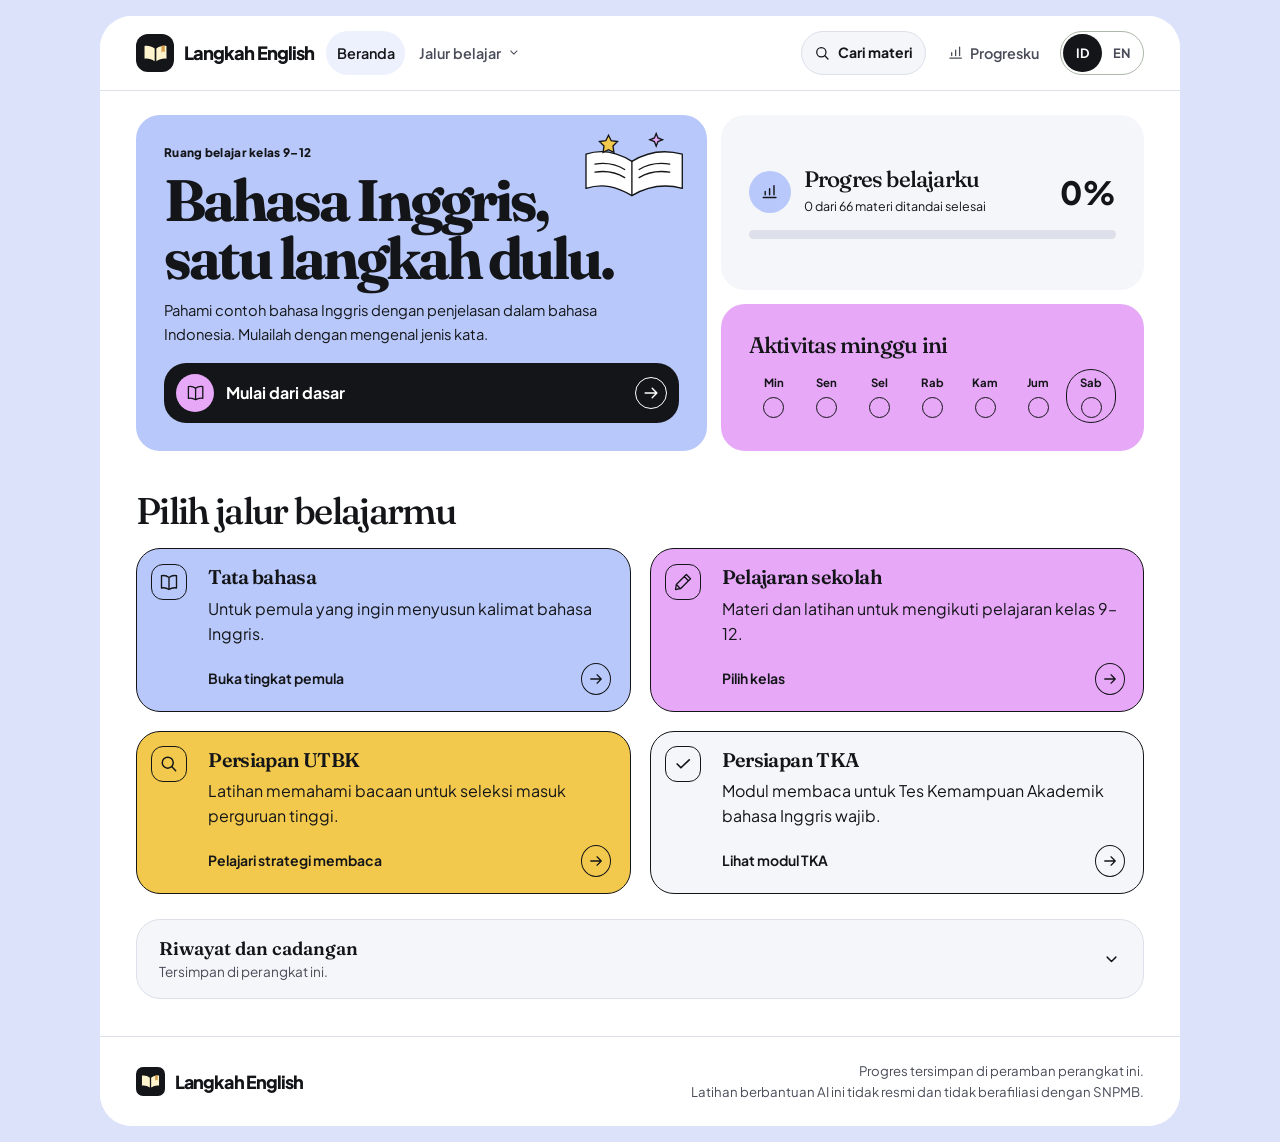
==== commit 9abe1e5f: "Redesign Langkah English with a unified app shell and live study dashboard" ====
--- a/index.html
+++ b/index.html
@@ -1,7 +1,7 @@
 <!doctype html>
 <html lang="id">
 <head>
-<meta charset="utf-8"><meta name="viewport" content="width=device-width,initial-scale=1"><meta name="theme-color" content="#ffffff">
+<meta charset="utf-8"><meta name="viewport" content="width=device-width,initial-scale=1"><meta name="theme-color" content="#DCE2FA">
 <meta name="description" content="Langkah English: tempat belajar bahasa Inggris dengan penjelasan sabar, latihan, dan persiapan UTBK dan TKA untuk pelajar Indonesia.">
 <title>Langkah English — Mulai dari yang kamu pahami</title>
 <link rel="stylesheet" href="css/style.css"><script type="module" src="js/home.js"></script><script type="module" src="js/shell.js"></script>
@@ -23,54 +23,74 @@
             <li><svg class="menu-path-art" viewBox="0 0 140 88" aria-hidden="true"><use href="assets/pathways.svg#tka"/></svg><a data-i18n="navTka" href="tka.html">Persiapan TKA</a></li>
         </ul>
       </div>
-      <a href="search.html" class="nav-search"><svg class="icon" viewBox="0 0 24 24" aria-hidden="true"><use href="assets/icons.svg#search"/></svg><span data-i18n="navSearch">Cari materi</span></a>
       <a class="mobile-progress-link" href="index.html#my-progress"><svg class="icon" viewBox="0 0 24 24" aria-hidden="true"><use href="assets/icons.svg#progress"/></svg><span data-i18n="progressNav">Progresku</span></a>
     </div>
     <div class="nav-actions">
+      <a href="search.html" class="nav-search"><svg class="icon" viewBox="0 0 24 24" aria-hidden="true"><use href="assets/icons.svg#search"/></svg><span data-i18n="navSearch">Cari materi</span></a>
       <a class="nav-progress" href="index.html#my-progress"><svg class="icon" viewBox="0 0 24 24" aria-hidden="true"><use href="assets/icons.svg#progress"/></svg><span data-i18n="progressNav">Progresku</span></a>
       <div class="lang-switch" role="group" data-i18n-aria="interfaceLanguage" aria-label="Bahasa tampilan"><button class="lang-button" type="button" data-lang="id" aria-pressed="true" lang="id" aria-label="Bahasa Indonesia">ID</button><button class="lang-button" type="button" data-lang="en" aria-pressed="false" lang="en" aria-label="English">EN</button></div>
     </div>
   </nav>
 </header>
 <main id="main" class="shell home-main">
-<section id="continue-section" class="continue-section" aria-labelledby="continue-heading" hidden>
-  <h1 id="continue-heading" class="visually-hidden" data-i18n="continueKicker">Lanjutkan belajarmu</h1>
-  <div id="continue" class="continue-wrap"></div>
-  <svg class="study-art" viewBox="0 0 540 320" width="540" height="320" aria-hidden="true"><use href="assets/study.svg#desk"/></svg>
-</section>
-<section class="hero home-hero" aria-labelledby="hero-title">
-  <div class="hero-copy">
-    <p class="hero-overline"><svg class="icon" viewBox="0 0 24 24" aria-hidden="true"><use href="assets/icons.svg#book"/></svg><span data-i18n="heroOverline">Ruang belajar kelas 9–12</span></p>
+<div class="dashboard-grid">
+  <section class="dashboard-welcome" aria-labelledby="hero-title">
+    <svg class="dashboard-art" viewBox="0 0 128 88" fill="none" aria-hidden="true">
+      <path d="M10 66c19-6 34-2 51 8 17-10 34-14 56-8V28c-22-6-40-2-56 8-16-10-33-14-51-8z" fill="#fff" stroke="currentColor" stroke-width="1.5" stroke-linejoin="round"/>
+      <path d="M61 36v38M20 39c12-2 23 0 33 6m-33 3c12-2 23 0 33 6m16-9c10-6 21-8 34-6m-34 15c10-6 21-8 34-6" stroke="currentColor" stroke-width="1.5" stroke-linecap="round"/>
+      <path d="m35 7 3 6 7 1-5 5 1 7-6-3-6 3 1-7-5-5 7-1z" fill="#F2C94C" stroke="currentColor" stroke-width="1.5"/>
+      <path d="m88 5 2 5 5 2-5 2-2 5-2-5-5-2 5-2z" fill="#E7A8F8" stroke="currentColor" stroke-width="1.5"/>
+    </svg>
+    <p class="dashboard-kicker" data-i18n="heroOverline">Ruang belajar kelas 9–12</p>
     <h1 id="hero-title" data-i18n="heroTitle">Bahasa Inggris,<em>satu langkah dulu.</em></h1>
-    <p class="hero-lead" data-i18n="heroBody">Pahami contoh bahasa Inggris dengan penjelasan dalam bahasa Indonesia. Mulailah dengan mengenal jenis kata.</p>
-    <div class="hero-actions"><a class="button" href="lesson.html?id=parts-of-speech"><span data-i18n="heroPrimary">Mulai dari dasar</span><svg class="icon" viewBox="0 0 24 24" aria-hidden="true"><use href="assets/icons.svg#arrow"/></svg></a></div>
-  </div>
-  <img class="hero-illustration" src="assets/learning-dashboard.webp" alt="" width="900" height="600" fetchpriority="high">
-</section>
+    <p class="dashboard-lead" data-i18n="heroBody">Pahami contoh bahasa Inggris dengan penjelasan dalam bahasa Indonesia. Mulailah dengan mengenal jenis kata.</p>
+    <a id="quick-start" class="dashboard-action" href="lesson.html?id=parts-of-speech">
+      <span class="dashboard-action-icon"><svg class="icon" viewBox="0 0 24 24" aria-hidden="true"><use href="assets/icons.svg#book"/></svg></span>
+      <span class="dashboard-action-copy"><strong data-i18n="heroPrimary">Mulai dari dasar</strong></span>
+      <svg class="dashboard-arrow icon" viewBox="0 0 24 24" aria-hidden="true"><use href="assets/icons.svg#arrow"/></svg>
+    </a>
+    <section id="continue-section" aria-label="Lanjutkan belajarmu" data-i18n-aria="continueKicker" hidden>
+      <div id="continue"></div>
+    </section>
+  </section>
+  <section class="dashboard-progress" id="my-progress" aria-labelledby="progress-heading" aria-describedby="progress-count">
+    <span class="progress-icon-wrap"><svg class="icon" viewBox="0 0 24 24" aria-hidden="true"><use href="assets/icons.svg#progress"/></svg></span>
+    <div>
+      <h2 id="progress-heading" data-i18n="progressTitle">Progres belajarku</h2>
+      <p id="progress-count" aria-live="polite"></p>
+    </div>
+    <strong id="progress-percent" aria-hidden="true">0%</strong>
+    <progress id="progress-meter" max="100" value="0" aria-labelledby="progress-heading"></progress>
+  </section>
+  <section class="dashboard-week" aria-labelledby="week-heading">
+    <h2 id="week-heading" data-i18n="weekActivity">Aktivitas minggu ini</h2>
+    <ul id="week-days" class="week-days"></ul>
+  </section>
+</div>
 <section class="section choice-section home-choice-section" id="learning-choices" aria-labelledby="choices-title">
   <div class="section-intro"><h2 id="choices-title" data-i18n="choiceTitle">Pilih jalur belajarmu</h2></div>
   <div class="choice-grid">
     <a class="choice-card" href="grammar.html#beginner" data-track="grammar">
-      <span class="choice-visual"><svg class="card-art" viewBox="0 0 140 88" aria-hidden="true"><use href="assets/pathways.svg#grammar"/></svg></span>
+      <span class="choice-visual"><svg class="icon" viewBox="0 0 24 24" aria-hidden="true"><use href="assets/icons.svg#book"/></svg></span>
       <span class="choice-copy"><strong data-i18n="choiceOne">Tata bahasa</strong><span class="choice-desc" data-i18n="choiceOneDesc">Untuk pemula yang ingin menyusun kalimat bahasa Inggris.</span><span class="choice-action"><span data-i18n="startGrammar">Buka tingkat pemula</span><svg class="icon" viewBox="0 0 24 24" aria-hidden="true"><use href="assets/icons.svg#arrow"/></svg></span></span>
     </a>
     <a class="choice-card" href="school.html" data-track="school">
-      <span class="choice-visual"><svg class="card-art" viewBox="0 0 140 88" aria-hidden="true"><use href="assets/pathways.svg#school"/></svg></span>
+      <span class="choice-visual"><svg class="icon" viewBox="0 0 24 24" aria-hidden="true"><use href="assets/icons.svg#pen"/></svg></span>
       <span class="choice-copy"><strong data-i18n="choiceTwo">Pelajaran sekolah</strong><span class="choice-desc" data-i18n="choiceTwoDesc">Materi dan latihan untuk mengikuti pelajaran kelas 9–12.</span><span class="choice-action"><span data-i18n="startSchool">Pilih kelas</span><svg class="icon" viewBox="0 0 24 24" aria-hidden="true"><use href="assets/icons.svg#arrow"/></svg></span></span>
     </a>
     <a class="choice-card" href="utbk.html" data-track="utbk">
-      <span class="choice-visual"><svg class="card-art" viewBox="0 0 140 88" aria-hidden="true"><use href="assets/pathways.svg#utbk"/></svg></span>
+      <span class="choice-visual"><svg class="icon" viewBox="0 0 24 24" aria-hidden="true"><use href="assets/icons.svg#search"/></svg></span>
       <span class="choice-copy"><strong data-i18n="choiceThree">Persiapan UTBK</strong><span class="choice-desc" data-i18n="choiceThreeDesc">Latihan memahami bacaan untuk seleksi masuk perguruan tinggi.</span><span class="choice-action"><span data-i18n="startUtbk">Pelajari strategi membaca</span><svg class="icon" viewBox="0 0 24 24" aria-hidden="true"><use href="assets/icons.svg#arrow"/></svg></span></span>
     </a>
     <a class="choice-card" href="tka.html" data-track="tka">
-      <span class="choice-visual"><svg class="card-art" viewBox="0 0 140 88" aria-hidden="true"><use href="assets/pathways.svg#tka"/></svg></span>
+      <span class="choice-visual"><svg class="icon" viewBox="0 0 24 24" aria-hidden="true"><use href="assets/icons.svg#check"/></svg></span>
       <span class="choice-copy"><strong data-i18n="choiceFour">Persiapan TKA</strong><span class="choice-desc" data-i18n="choiceFourDesc">Modul membaca untuk Tes Kemampuan Akademik bahasa Inggris wajib.</span><span class="choice-action"><span data-i18n="startTka">Lihat modul TKA</span><svg class="icon" viewBox="0 0 24 24" aria-hidden="true"><use href="assets/icons.svg#arrow"/></svg></span></span>
     </a>
   </div>
 </section>
-<details class="section home-progress-details" id="my-progress">
+<details class="section home-progress-details" id="progress-history">
  <summary class="progress-summary">
-  <svg class="progress-icon" viewBox="0 0 24 24" aria-hidden="true"><use href="assets/icons.svg#progress"/></svg><span class="progress-summary-copy"><strong data-i18n="progressTitle">Progres belajarku</strong><small data-i18n="progressDesc">Progres disimpan di perangkat ini.</small></span>
+  <span class="progress-summary-copy"><strong data-i18n="progressHistory">Riwayat dan cadangan</strong><small data-i18n="progressDesc">Progres disimpan di perangkat ini.</small></span>
   <svg class="summary-chevron" viewBox="0 0 24 24" aria-hidden="true"><use href="assets/icons.svg#chevron"/></svg>
  </summary>
  <div class="progress-details-content">
--- a/css/style.css
+++ b/css/style.css
@@ -1,3 +1,5 @@
+@import url("https://fonts.googleapis.com/css2?family=Fraunces:wght@500..800&family=Plus+Jakarta+Sans:wght@400..800&display=swap");
+
 /* Retained teaching styles for authored English terms and paragraph breaks. */
 .english-term{border-radius:.24em;padding:.04em .23em;box-decoration-break:clone;-webkit-box-decoration-break:clone}
 .english-term::before{content:'“'}
@@ -6,28 +8,41 @@
 .lesson-translation{white-space:pre-line}
 @media(forced-colors:active){.english-term,.scaffold-model,.scaffold-review details{border:1px solid currentColor}}
 
-/* Langkah English · paper, ink and the four learning paths */
+@font-face {
+  font-family: "Fraunces Local";
+  src: url("../assets/fraunces.woff2") format("woff2");
+  font-weight: 500 800;
+  font-display: swap;
+}
+@font-face {
+  font-family: "Plus Jakarta Sans Local";
+  src: url("../assets/plus-jakarta-sans.woff2") format("woff2");
+  font-weight: 400 800;
+  font-display: swap;
+}
+
+/* Langkah English · app shell and learning paths */
 :root {
   color-scheme: light;
-  --paper: #faf9f5;
-  --surface: #fffefa;
-  --ink: #202e29;
-  --muted: #526159;
-  --forest: #204e3e;
-  --forest-dark: #153b30;
+  --paper: #F5F6FA;
+  --surface: #FFFFFF;
+  --ink: #141518;
+  --muted: #4A4C59;
+  --forest: #141518;
+  --forest-dark: #141518;
   --blue: #285875;
-  --line: #d6dbd0;
-  --control-line: #788678;
-  --sand: #f2efdf;
-  --mint: #e5eee5;
-  --honey: #f8ecd7;
+  --line: #DDDFEA;
+  --control-line: #717484;
+  --sand: #FBF2CE;
+  --mint: #EDF0FD;
+  --honey: #F7E9B9;
   --correct: #235c42;
   --correct-bg: #e7f2e5;
   --retry: #74431d;
   --retry-bg: #fbedd8;
-  --ring: #215d96;
-  --body: system-ui, -apple-system, "Segoe UI", Arial, sans-serif;
-  --display: Georgia, "Times New Roman", serif;
+  --ring: #4332AA;
+  --body: "Plus Jakarta Sans", "Plus Jakarta Sans Local", system-ui, -apple-system, "Segoe UI", Arial, sans-serif;
+  --display: "Fraunces", "Fraunces Local", Georgia, "Times New Roman", serif;
   --small: .875rem;
   --body-size: 1rem;
   --lead: 1.125rem;
@@ -37,8 +52,8 @@
   --space-3: 1.5rem;
   --space-4: 2rem;
   --space-5: clamp(2.25rem, 4vw, 3.75rem);
-  --radius: 14px;
-  --radius-sm: 8px;
+  --radius: 24px;
+  --radius-sm: 14px;
   --shadow: 0 4px 14px #253c2910;
   --brand: var(--forest);
   --brand-dark: var(--forest-dark);
@@ -161,23 +176,6 @@
 .footer-note p { margin: 0; color: var(--muted); font-size: .825rem; }
 
 /* Home */
-.home-hero, .continue-section {
-  position: relative; isolation: isolate; display: grid; grid-template-columns: 1.02fr 1fr;
-  align-items: center; overflow: hidden; gap: 0; margin: 1.6rem 0 0; padding: 0;
-  border: 1px solid #dcdac7; border-radius: var(--radius); background: #f2efde; box-shadow: none;
-}
-.home-hero::before, .home-hero::after { display: none; }
-.hero-copy { position: relative; z-index: 1; display: block; margin: 0; padding: clamp(28px, 3.9vw, 52px); }
-.hero-overline { display: flex; align-items: center; gap: .55rem; margin: 0 0 .9rem; color: var(--forest); font: 700 .735rem/1.5 var(--body); text-transform: uppercase; letter-spacing: .125em; }
-.hero-overline .icon { width: 1.35em; height: 1.35em; }
-.home-hero h1, .continue-panel h2 { margin: 0 0 1rem; max-width: none; color: var(--forest-dark); font: 500 clamp(2.65rem, 4.85vw, 4.55rem)/1.035 var(--display); letter-spacing: -.055em; }
-.home-hero h1 em { display: block; color: #426a4e; background: none; font-weight: 400; }
-.hero-lead { max-width: 45ch; margin: 0; color: #46554b; font: 400 1rem/1.62 var(--body); }
-.hero-actions { display: flex; margin: 1.4rem 0 0; }
-.hero-actions .button { min-height: 47px; padding-inline: 1.15rem; gap: 1rem; }
-.study-art { position: relative; z-index: 0; display: block; width: 100%; max-width: 545px; height: auto; padding-right: 1.1rem; justify-self: center; }
-.continue-panel { border: 0; background: none; box-shadow: none; }
-.continue-panel h2 { font-size: clamp(2.05rem, 3.8vw, 3.5rem); }
 .home-choice-section { margin-top: clamp(1.75rem, 3vw, 2.6rem); }
 .section-intro { margin-bottom: 1rem; }
 .section-intro h2, .path-library .section-intro h2 { font: 500 clamp(1.85rem, 2.9vw, 2.6rem)/1.16 var(--display); color: var(--forest-dark); letter-spacing: -.045em; margin: 0; }
@@ -239,23 +237,8 @@
   .route-menu { display: grid; position: static; width: auto; margin: .15rem 0; padding: .2rem 0; border: 0; border-block: 1px solid var(--line); border-radius: 0; background: transparent; box-shadow: none; }
   .nav-links .mobile-progress-link { display: inline-flex; }
   .nav-links a { font-size: .94rem; white-space: normal; }
-  .home-hero, .continue-section { grid-template-columns: 1.2fr .8fr; }
-  .study-art { padding-right: 0; }
 }
 @media (max-width: 620px) {
-  .home-hero, .continue-section { display: block; margin-top: 1rem; }
-  .hero-copy { padding: 1.3rem; }
-  .hero-overline { font-size: .67rem; margin-bottom: .65rem; }
-  .home-hero h1 { font-size: clamp(2.2rem, 8.4vw, 3.1rem); }
-  .hero-lead { font-size: 1rem; line-height: 1.55; }
-  .hero-actions { margin-top: 1rem; }
-  .study-art { display: none; }
-  .home-hero::after, .continue-section::after {
-    content: ''; position: absolute; display: block; z-index: -1; width: 90px; height: 80px;
-    top: 0; right: 0; opacity: .65; border: 0; border-radius: 0;
-    background: repeating-linear-gradient(0deg,transparent 0 14px,#d6d6c3 14px 15px), repeating-linear-gradient(90deg,transparent 0 14px,#d6d6c3 14px 15px);
-    mask-image: linear-gradient(225deg,#000,transparent 73%);
-  }
   .choice-grid { grid-template-columns: 1fr; gap: .6rem; }
   .choice-card { flex-direction: row; align-items: stretch; }
   .choice-visual { flex: 0 0 63px; align-self: stretch; height: auto; border-bottom: 0; border-right: 1px solid #2c442415; }
@@ -611,7 +594,6 @@
   .tka-category .tka-option { flex-basis: 100%; }
 }
 
-.home-hero h1 em { font-style: italic; }
 .choices .choice, .checkpoint-options button { transition: background-color 180ms, border-color 180ms, color 180ms; }
 .writing-self-check textarea { display: block; margin-block: .8rem; }
 .article-body > section, .article-body > aside { margin-block: 1.4rem; }
@@ -653,136 +635,283 @@
 .choice-desc { font-size: 1rem; }
 .tka-available a { gap: .35em; }
 
-/* Learning dashboard */
-@font-face {
-  font-family: "Space Grotesk";
-  src: url("../assets/space-grotesk.woff2") format("woff2");
-  font-style: normal;
-  font-weight: 300 700;
-  font-display: swap;
-}
-
-:root {
-  --paper: #f7f8fe;
-  --surface: #ffffff;
-  --ink: #181727;
-  --muted: #4c4b60;
-  --forest: #242035;
-  --forest-dark: #171525;
-  --blue: #4536a0;
-  --line: #deddec;
-  --control-line: #78768d;
-  --sand: #ffedc1;
-  --mint: #e6e9ff;
-  --honey: #fff0d3;
-  --ring: #5944cb;
-  --display: "Space Grotesk", system-ui, sans-serif;
-  --radius: 24px;
-  --radius-sm: 12px;
-  --shadow: 0 10px 26px #221b4d14;
-}
-
-[data-track=grammar], [data-pathway=grammar] { --track: #274a98; --wash: #dbe5ff; --tile: #b5caff; }
-[data-track=school], [data-pathway=school] { --track: #773254; --wash: #fce3ef; --tile: #f5b6d8; }
-[data-track=utbk], [data-pathway=utbk] { --track: #6c4a10; --wash: #fff1d3; --tile: #ffd27a; }
-[data-track=tka], [data-pathway=tka] { --track: #4e3386; --wash: #eee4ff; --tile: #d7bbff; }
-
-h1, h2, .section-intro h2, .path-library .section-intro h2 { font-weight: 700; }
-.site-header { background: var(--surface); }
-.site-footer { background: transparent; }
+/* Shared app frame */
+html { background: #DCE2FA; }
+body {
+  width: min(calc(100% - 32px), 1080px);
+  min-height: calc(100vh - 32px);
+  margin: 16px auto;
+  border-radius: 32px;
+  background: var(--surface);
+}
+.shell { padding-inline: clamp(16px, 3.3vw, 36px); }
+.site-header { border-radius: 32px 32px 0 0; }
+.site-footer { border-radius: 0 0 32px 32px; background: var(--surface); }
+.nav { gap: .75rem; }
+.nav-links { gap: .2rem; }
+.brand-type { font: 800 1.14rem/1.1 var(--body); letter-spacing: -.05em; }
 .brand-type em { font-style: normal; font-weight: inherit; }
-.brand-mark { border-radius: 14px; }
-.nav a, .nav .nav-toggle, .route-toggle, .nav-progress,
-.hero-actions .button, .continue-panel .button { border-radius: 999px; }
-.nav-links a[aria-current="page"], .route-toggle.current-path {
+.brand-mark { border-radius: 12px; }
+.nav-links a, .route-toggle, .nav-progress, .nav .nav-toggle { border-radius: 999px; }
+.nav-links a[aria-current="page"], .route-toggle.current-path, .nav-search[aria-current="page"] {
   background: var(--mint);
   text-decoration: none;
 }
-.nav .nav-toggle:hover:not(:disabled) { color: var(--forest-dark); background: var(--mint); }
-
-body.home-page { background: #e8edff; }
-.home-hero, .continue-section {
-  border: 0;
-  border-radius: 34px;
-  background: #b9c8ff;
-}
-.home-hero { grid-template-columns: 1.03fr .97fr; }
-.hero-copy { padding: clamp(27px, 4.5vw, 65px); }
-.hero-overline {
-  width: fit-content;
-  padding: .38rem .8rem;
+.nav-search {
+  display: inline-flex;
+  align-items: center;
+  gap: .45rem;
+  min-height: 44px;
+  padding: .5rem .75rem;
+  border: 1px solid var(--line);
   border-radius: 999px;
-  background: #ffffffaa;
-  letter-spacing: .06em;
-}
-.home-hero h1, .continue-panel h2 {
+  background: var(--paper);
+  color: var(--ink);
+  font-size: .875rem;
+  font-weight: 700;
+  text-decoration: none;
+}
+.nav-search:hover, .nav .nav-toggle:hover:not(:disabled) { background: var(--mint); color: var(--ink); }
+
+[data-track=grammar], [data-pathway=grammar] { --track: #283974; --wash: #EDF0FD; --tile: #B8C8FA; }
+[data-track=school], [data-pathway=school] { --track: #50356A; --wash: #F7ECFA; --tile: #E7A8F8; }
+[data-track=utbk], [data-pathway=utbk] { --track: #554311; --wash: #FCF4D8; --tile: #F2C94C; }
+[data-track=tka], [data-pathway=tka] { --track: #353847; --wash: #F5F6FA; --tile: #F5F6FA; }
+
+/* Dashboard */
+.dashboard-grid {
+  display: grid;
+  grid-template-columns: minmax(0, 1.35fr) minmax(0, 1fr);
+  grid-template-rows: 1fr auto;
+  gap: .85rem;
+  margin-top: 1.5rem;
+}
+.dashboard-welcome, .dashboard-progress, .dashboard-week {
+  border-radius: var(--radius);
+  padding: clamp(1rem, 2.6vw, 1.75rem);
+}
+.dashboard-welcome {
+  position: relative;
+  grid-row: span 2;
+  background: #B8C8FA;
+}
+.dashboard-art {
+  position: absolute;
+  inset: .85rem .95rem auto auto;
+  width: clamp(50px, 9vw, 116px);
+  color: var(--ink);
+}
+.dashboard-kicker {
+  margin: 0 0 .6rem;
+  padding-right: 45px;
+  font-size: .74rem;
+  font-weight: 800;
+  letter-spacing: .025em;
+}
+.dashboard-welcome h1 {
+  position: relative;
+  margin-bottom: .65rem;
+  font-size: clamp(2.1rem, 5.4vw, 3.65rem);
   font-weight: 700;
   line-height: .99;
-  letter-spacing: -.065em;
-}
-.home-hero h1 em { font-style: normal; font-weight: 700; color: inherit; }
-.hero-lead { color: var(--ink); }
-.hero-illustration {
-  display: block;
-  width: 100%;
-  height: 100%;
-  min-height: 0;
-  aspect-ratio: 3 / 2;
-  object-fit: cover;
-}
-.home-hero::after, .continue-section::after { display: none; }
-.choice-grid { gap: clamp(10px, 1.4vw, 17px); }
-.choice-card {
+  letter-spacing: -.052em;
+}
+.dashboard-welcome h1 em { display: block; font-style: normal; }
+.dashboard-lead { max-width: 42ch; margin: 0; font-size: .92rem; }
+.dashboard-action {
+  display: flex;
+  align-items: center;
+  gap: .75rem;
+  min-height: 60px;
+  margin-top: 1rem;
+  padding: .55rem .78rem;
+  border-radius: 22px;
+  color: white;
+  background: #141518;
   text-decoration: none;
+}
+.dashboard-action:hover { background: #30323B; }
+.dashboard-action-icon {
+  display: grid;
+  place-items: center;
+  flex: none;
+  width: 38px;
+  height: 38px;
+  border-radius: 50%;
+  color: var(--ink);
+  background: #E7A8F8;
+}
+.dashboard-action-copy { flex: 1; min-width: 0; overflow-wrap: anywhere; }
+.dashboard-action-copy small { display: block; color: #E0E1EB; }
+.dashboard-arrow, .choice-action .icon {
+  display: inline-grid;
+  place-items: center;
+  flex: none;
+  width: 32px;
+  height: 32px;
+  padding: .35rem;
+  border: 1.5px solid currentColor;
+  border-radius: 50%;
+}
+.dashboard-arrow .icon { width: 100%; height: 100%; }
+.dashboard-progress {
+  display: grid;
+  grid-template-columns: auto minmax(0,1fr) auto;
+  align-content: center;
+  align-items: center;
+  gap: .8rem;
+  background: #F5F6FA;
+}
+.progress-icon-wrap {
+  display: grid;
+  place-items: center;
+  width: 42px;
+  height: 42px;
+  border-radius: 50%;
+  background: #B8C8FA;
+}
+.dashboard-progress h2, .dashboard-week h2 { margin: 0; font-size: clamp(1rem, 2.35vw, 1.4rem); }
+#progress-count { margin: .2rem 0 0; font-size: .78rem; }
+#progress-percent { font: 800 clamp(1.35rem, 3vw, 2rem)/1 var(--body); }
+#progress-meter { grid-column: 1 / -1; width: 100%; height: .6rem; accent-color: var(--ink); }
+#progress-meter::-webkit-progress-bar { background: #DDDFEA; border-radius: 999px; }
+#progress-meter::-webkit-progress-value { background: var(--ink); border-radius: 999px; }
+.dashboard-week { background: #E7A8F8; }
+.week-days {
+  display: grid;
+  grid-template-columns: repeat(7, minmax(0,1fr));
+  gap: .2rem;
+  margin: .6rem 0 0;
+  padding: 0;
+  list-style: none;
+}
+.week-day {
+  display: grid;
+  justify-items: center;
+  gap: .25rem;
+  border: 1.5px solid transparent;
+  border-radius: 999px;
+  padding: .25rem 0;
+  font-size: .71rem;
+  font-weight: 700;
+}
+.week-day[aria-current="date"] { border-color: var(--ink); }
+.week-day-dot {
+  display: grid;
+  place-items: center;
+  width: 21px;
+  height: 21px;
+  border: 1.5px solid currentColor;
+  border-radius: 50%;
+}
+.week-day.is-active .week-day-dot { background: var(--ink); border-color: var(--ink); color: white; }
+.week-day-dot .icon { width: .85rem; height: .85rem; }
+.choice-grid { grid-template-columns: repeat(2, minmax(0,1fr)); }
+.choice-grid .choice-card {
+  display: grid;
+  grid-template-columns: auto minmax(0,1fr);
+  gap: .15rem;
+  border: 1.5px solid var(--ink);
+  background: var(--tile);
+  color: #141518;
+}
+.choice-grid .choice-card :is(strong,.choice-action,.choice-desc,.choice-visual) { color: inherit; }
+.choice-grid .choice-visual {
+  align-self: start;
+  width: 36px;
+  height: 36px;
+  margin: .9rem 0 0 .9rem;
+  border: 1.5px solid currentColor;
+  border-radius: 12px;
+  background: none;
+}
+.choice-visual .icon { width: 20px; height: 20px; }
+.choice-action .icon { width: 30px; }
+.home-progress-details { background: var(--paper); }
+.home-progress-details .stats { grid-template-columns: repeat(2, minmax(0,1fr)); }
+
+@media (max-width: 810px) {
+  .nav .nav-actions { gap: .35rem; }
+  .nav-search { padding: .45rem; justify-content: center; min-width: 44px; }
+  .nav-search span { position: absolute; width: 1px; height: 1px; overflow: hidden; clip-path: inset(50%); }
+}
+@media (max-width: 650px) {
+  body { width: calc(100% - 16px); margin-block: 8px; min-height: calc(100vh - 16px); border-radius: 24px; }
+  .site-header { border-radius: 24px 24px 0 0; }
+  .site-footer { border-radius: 0 0 24px 24px; }
+  .shell { padding-inline: 12px; }
+  .nav .logo { flex: 1 1 auto; min-width: 0; }
+  .logo .brand-mark { flex: none; }
+  .logo .brand-type { white-space: normal; }
+  .dashboard-grid { grid-template-columns: minmax(0, 1fr); grid-template-rows: auto; gap: .65rem; }
+  .dashboard-welcome { grid-row: auto; }
+  .choice-grid .choice-card { grid-template-columns: minmax(0,1fr); }
+  .dashboard-week h2 { font-size: 1.2rem; }
+}
+@media (max-width: 380px) {
+  .nav .lang-switch .lang-button { min-width: 32px; }
+  .nav .nav-toggle { padding-inline: .5rem; }
+  .nav .logo { gap: .28rem; }
+  .brand-type { font-size: .95rem; }
+}
+
+/* Catalogues and search */
+.pathway-hero, .search-intro, .reading-intro, .result-hero {
+  padding: clamp(1rem, 3vw, 2rem);
   border: 0;
-  background: var(--tile);
-  transition: box-shadow 180ms;
-}
-.choice-card:hover { box-shadow: 0 0 0 2px var(--track), var(--shadow); }
-.choice-visual {
-  background: transparent;
-  border: 0;
-  justify-items: start;
-  padding: .65rem 1rem 0;
-}
-.choice-copy { padding: .6rem 1.1rem 1.05rem; }
-.choice-card strong { font-weight: 700; }
-.choice-desc { color: var(--ink); }
-.choice-action { color: var(--ink); }
-.choice-action .icon {
-  width: 2rem;
-  height: 2rem;
-  flex: none;
-  padding: .42rem;
-  color: white;
-  background: var(--forest-dark);
-  border-radius: 50%;
-}
-.home-progress-details { background: var(--surface); }
-.progress-icon {
-  width: 44px;
-  height: 44px;
-  padding: .6rem;
-  border-radius: 50%;
-  background: var(--mint);
-}
-.reading-intro, .exam-intro, .pathway-hero, .result-hero {
   border-radius: var(--radius);
   background: var(--wash, var(--mint));
 }
-.reading-intro { padding: clamp(1.15rem, 3.3vw, 2.5rem); }
-
-@media (max-width: 810px) {
-  .choice-grid { grid-template-columns: repeat(2,minmax(0,1fr)); }
-}
-@media (max-width: 620px) {
-  .home-hero { display: flex; flex-direction: column; border-radius: 28px; }
-  .hero-copy { width: 100%; padding: 1.5rem 1.25rem 0; }
-  .hero-illustration { max-height: 230px; object-fit: contain; }
-  .choice-card { flex-direction: column; }
-  .choice-visual { flex: none; height: 64px; padding: .25rem .65rem 0; }
-  .card-art { width: 88px; }
-  .choice-copy { padding: .5rem .75rem .8rem; }
-  .choice-card strong { font-size: 1.13rem; }
-  .choice-desc { margin-bottom: .65rem; }
-}
+.pathway-heading h1, .search-intro h1, .reading h1, .exam-intro > h1, .exam-header h1 { font-weight: 700; }
+.pathway-hero-links a, .search-chips button, .lesson-toc a { border-radius: 999px; }
+.topic-divider { margin-top: 1.5rem !important; }
+.topic-fold, .tka-directory { border-radius: 18px; }
+.topic-fold > summary, .tka-directory > summary { background: var(--paper); cursor: pointer; }
+.resource-link { gap: .6rem; padding-block: .75rem; }
+.resource-link > .icon { flex: none; }
+.resource-meta .status-chip, .resource-meta .badge { border-radius: 999px; }
+.search-screen .resource-grid { grid-template-columns: minmax(0,1fr); }
+.search-screen .resource-card { border-radius: 18px; }
+.result-link { padding: .85rem 1rem; }
+.result-link:hover { background: var(--wash); border-radius: inherit; }
+.search-field input[type=search] { background: var(--paper); border-radius: 999px; }
+
+/* Reader and assessment */
+.reading { width: min(100%, 74ch); }
+.reading-intro .learning-meta { margin-bottom: 0; }
+.lesson-tools {
+  align-items: center;
+  padding: .65rem .85rem;
+  border: 1px solid var(--line);
+  border-radius: 18px;
+  background: var(--paper);
+}
+.lesson-tools summary, .quiz-rules summary { min-height: 44px; }
+.lesson-tools .focus-button { border-radius: 999px; }
+.concept-definition, .concept-synthesis, .lesson-summary { border-radius: 0 18px 18px 0; }
+.scaffold-model, .passage { background: #FFFAEB; border-color: #E5DBC4; }
+.scaffold-model .lesson-translation, .scaffold-sample .lesson-translation, .worked-example .lesson-translation {
+  border-top: 1px solid var(--line);
+  padding-top: .55rem;
+}
+.complete-box { background: var(--paper); }
+.complete-box a.button { text-align: left; justify-content: space-between; }
+.mode-card { background: var(--paper); border-radius: 22px; }
+.mode-card:first-child { background: var(--wash, var(--mint)); }
+.exam-toolbar { background: var(--paper); border-radius: 18px; }
+#progress, .skill-list progress { accent-color: var(--ink); }
+.question-panel .choice, .tka-option { border-radius: 16px; }
+.answer-letter { border-radius: 50%; background: var(--mint); }
+.question-panel .choice[aria-pressed=true] { background: var(--mint); }
+.question-panel .choice:has([data-state=rightChoice]) { background: var(--correct-bg); }
+.question-panel .choice:has([data-state=tryAgainState]) { background: var(--retry-bg); }
+.numbers button { border-radius: 12px; }
+.result-hero h1 { font: 800 clamp(2.4rem, 6vw, 4rem)/1.05 var(--body); }
+.result-stats .stat strong { font-family: var(--body); }
+
+@media (max-width: 760px) {
+  .passage .passage-jump { position: static; float: none; margin-bottom: .35rem; }
+  .passage summary .section-kicker { padding-right: 0; min-height: 0; }
+  .passage summary strong { margin-top: 0; }
+  .passage-jump { min-height: 44px; align-content: center; }
+}
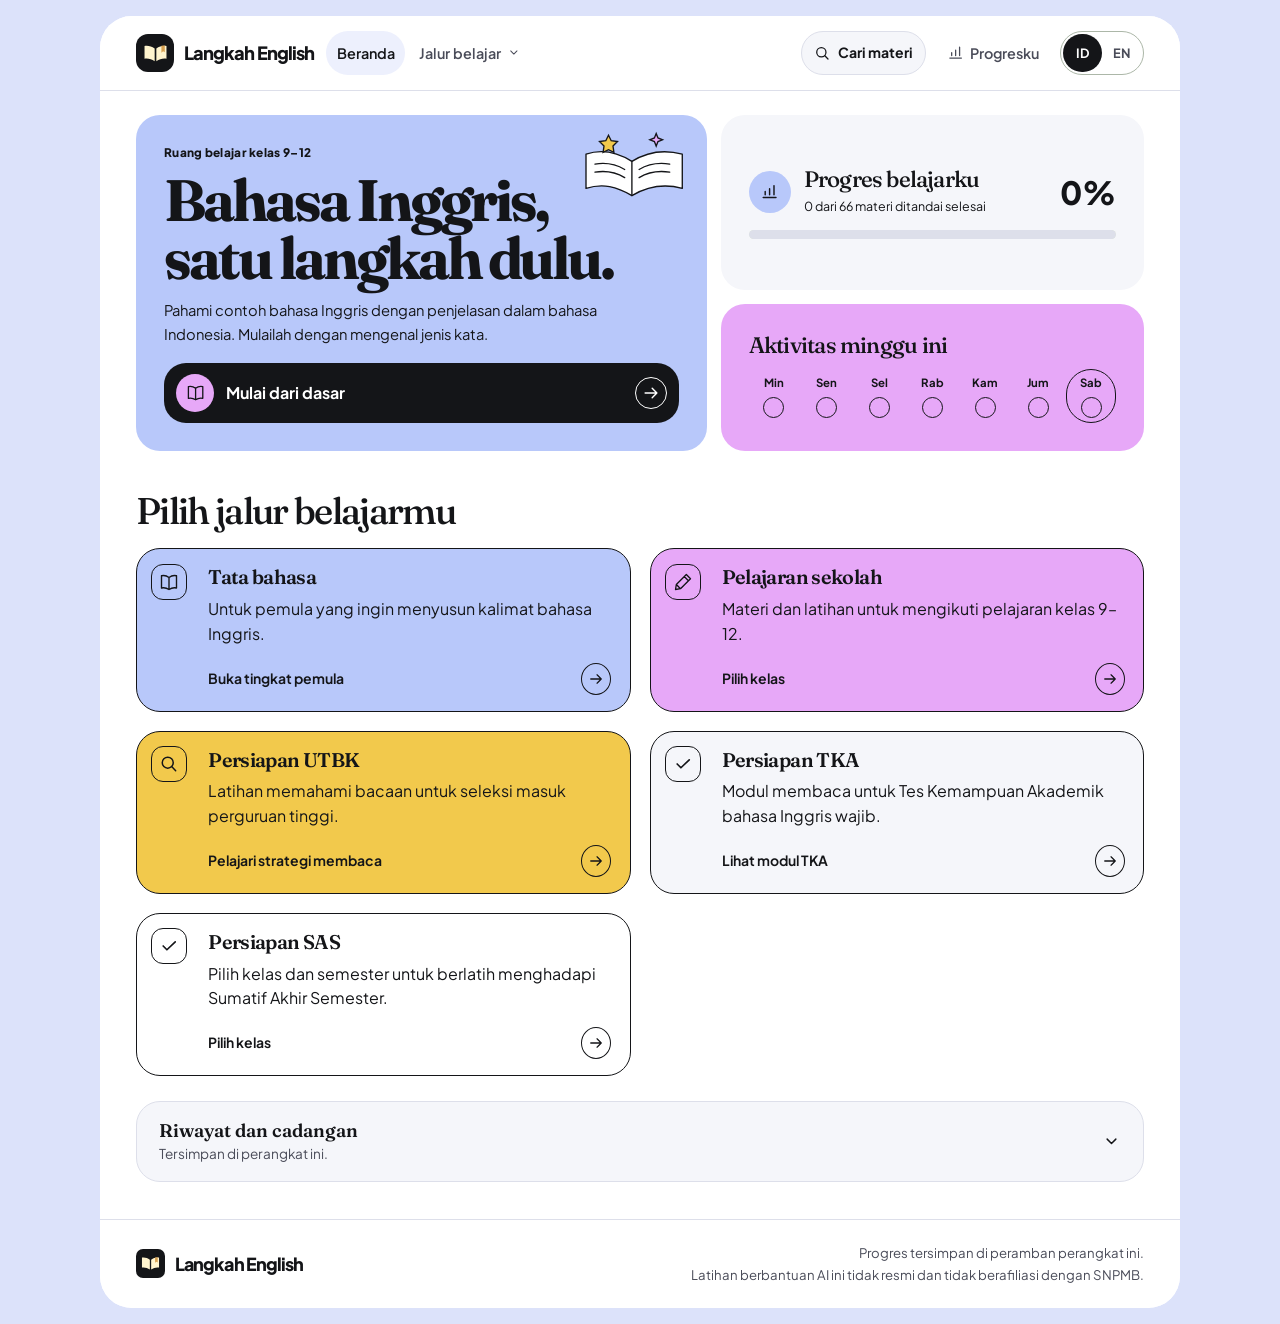
==== commit 4a9adcbc: "Add catalogue-driven semester assessment preparation and authoring guide" ====
--- a/index.html
+++ b/index.html
@@ -21,6 +21,7 @@
             <li><svg class="menu-path-art" viewBox="0 0 140 88" aria-hidden="true"><use href="assets/pathways.svg#school"/></svg><a data-i18n="navSchool" href="school.html">Pelajaran sekolah</a></li>
             <li><svg class="menu-path-art" viewBox="0 0 140 88" aria-hidden="true"><use href="assets/pathways.svg#utbk"/></svg><a data-i18n="navUtbk" href="utbk.html">Persiapan UTBK</a></li>
             <li><svg class="menu-path-art" viewBox="0 0 140 88" aria-hidden="true"><use href="assets/pathways.svg#tka"/></svg><a data-i18n="navTka" href="tka.html">Persiapan TKA</a></li>
+            <li><svg class="menu-path-art" viewBox="0 0 140 88" aria-hidden="true"><use href="assets/pathways.svg#school"/></svg><a data-i18n="navSas" href="sas.html">Persiapan SAS</a></li>
         </ul>
       </div>
       <a class="mobile-progress-link" href="index.html#my-progress"><svg class="icon" viewBox="0 0 24 24" aria-hidden="true"><use href="assets/icons.svg#progress"/></svg><span data-i18n="progressNav">Progresku</span></a>
@@ -86,6 +87,10 @@
       <span class="choice-visual"><svg class="icon" viewBox="0 0 24 24" aria-hidden="true"><use href="assets/icons.svg#check"/></svg></span>
       <span class="choice-copy"><strong data-i18n="choiceFour">Persiapan TKA</strong><span class="choice-desc" data-i18n="choiceFourDesc">Modul membaca untuk Tes Kemampuan Akademik bahasa Inggris wajib.</span><span class="choice-action"><span data-i18n="startTka">Lihat modul TKA</span><svg class="icon" viewBox="0 0 24 24" aria-hidden="true"><use href="assets/icons.svg#arrow"/></svg></span></span>
     </a>
+    <a class="choice-card" href="sas.html" data-track="sas">
+      <span class="choice-visual"><svg class="icon" viewBox="0 0 24 24" aria-hidden="true"><use href="assets/icons.svg#check"/></svg></span>
+      <span class="choice-copy"><strong data-i18n="navSas">Persiapan SAS</strong><span class="choice-desc" data-i18n="sasIntro">Pilih kelas dan semester untuk berlatih menghadapi Sumatif Akhir Semester.</span><span class="choice-action"><span data-i18n="startSchool">Pilih kelas</span><svg class="icon" viewBox="0 0 24 24" aria-hidden="true"><use href="assets/icons.svg#arrow"/></svg></span></span>
+    </a>
   </div>
 </section>
 <details class="section home-progress-details" id="progress-history">
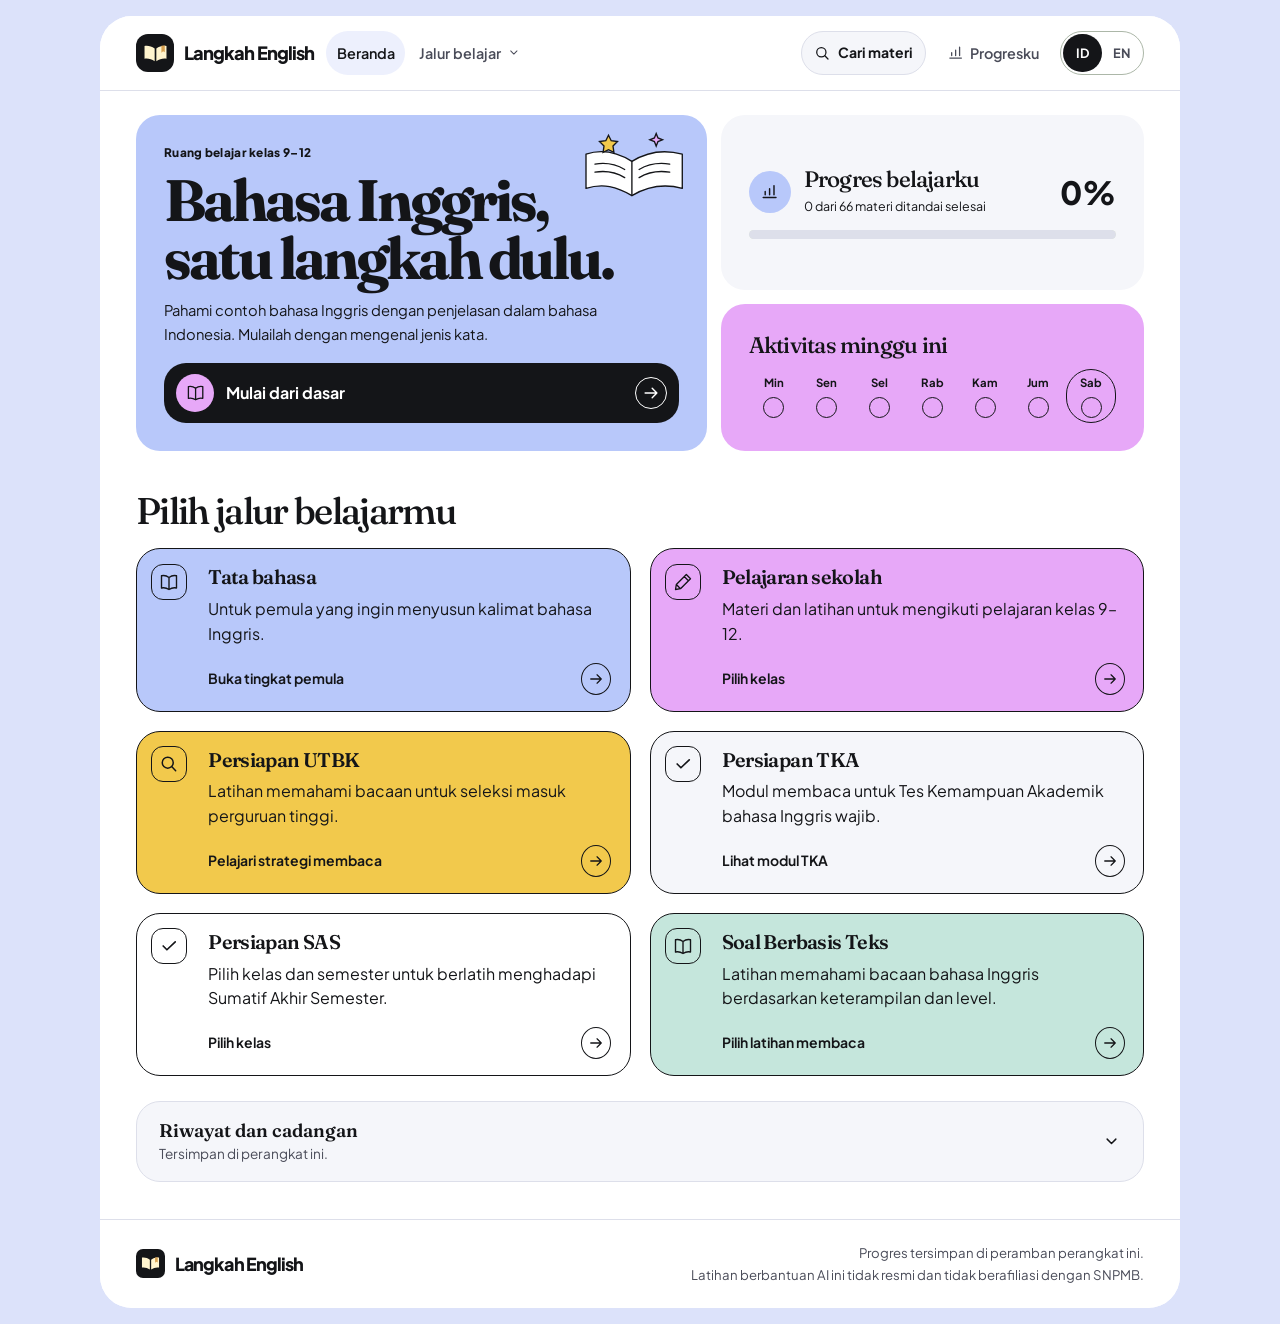
==== commit aa79e3b6: "Show text-based practice on the homepage" ====
--- a/index.html
+++ b/index.html
@@ -22,6 +22,7 @@
             <li><svg class="menu-path-art" viewBox="0 0 140 88" aria-hidden="true"><use href="assets/pathways.svg#utbk"/></svg><a data-i18n="navUtbk" href="utbk.html">Persiapan UTBK</a></li>
             <li><svg class="menu-path-art" viewBox="0 0 140 88" aria-hidden="true"><use href="assets/pathways.svg#tka"/></svg><a data-i18n="navTka" href="tka.html">Persiapan TKA</a></li>
             <li><svg class="menu-path-art" viewBox="0 0 140 88" aria-hidden="true"><use href="assets/pathways.svg#school"/></svg><a data-i18n="navSas" href="sas.html">Persiapan SAS</a></li>
+            <li><svg class="menu-path-art" viewBox="0 0 140 88" aria-hidden="true"><use href="assets/pathways.svg#utbk"/></svg><a data-i18n="navTextBased" href="text-based.html">Soal Berbasis Teks</a></li>
         </ul>
       </div>
       <a class="mobile-progress-link" href="index.html#my-progress"><svg class="icon" viewBox="0 0 24 24" aria-hidden="true"><use href="assets/icons.svg#progress"/></svg><span data-i18n="progressNav">Progresku</span></a>
@@ -91,6 +92,10 @@
       <span class="choice-visual"><svg class="icon" viewBox="0 0 24 24" aria-hidden="true"><use href="assets/icons.svg#check"/></svg></span>
       <span class="choice-copy"><strong data-i18n="navSas">Persiapan SAS</strong><span class="choice-desc" data-i18n="sasIntro">Pilih kelas dan semester untuk berlatih menghadapi Sumatif Akhir Semester.</span><span class="choice-action"><span data-i18n="startSchool">Pilih kelas</span><svg class="icon" viewBox="0 0 24 24" aria-hidden="true"><use href="assets/icons.svg#arrow"/></svg></span></span>
     </a>
+    <a class="choice-card" href="text-based.html" data-track="text-based">
+      <span class="choice-visual"><svg class="icon" viewBox="0 0 24 24" aria-hidden="true"><use href="assets/icons.svg#book"/></svg></span>
+      <span class="choice-copy"><strong data-i18n="navTextBased">Soal Berbasis Teks</strong><span class="choice-desc" data-i18n="textBasedHomeDesc">Latihan memahami bacaan bahasa Inggris berdasarkan keterampilan dan level.</span><span class="choice-action"><span data-i18n="startTextBased">Pilih latihan membaca</span><svg class="icon" viewBox="0 0 24 24" aria-hidden="true"><use href="assets/icons.svg#arrow"/></svg></span></span>
+    </a>
   </div>
 </section>
 <details class="section home-progress-details" id="progress-history">
--- a/css/style.css
+++ b/css/style.css
@@ -673,6 +673,7 @@
 }
 .nav-search:hover, .nav .nav-toggle:hover:not(:disabled) { background: var(--mint); color: var(--ink); }
 
+[data-track=text-based], [data-pathway=text-based] { --track: #20554a; --wash: #e5f3ee; --tile: #c5e6dc; }
 [data-track=grammar], [data-pathway=grammar] { --track: #283974; --wash: #EDF0FD; --tile: #B8C8FA; }
 [data-track=school], [data-pathway=school] { --track: #50356A; --wash: #F7ECFA; --tile: #E7A8F8; }
 [data-track=utbk], [data-pathway=utbk] { --track: #554311; --wash: #FCF4D8; --tile: #F2C94C; }
@@ -915,3 +916,70 @@
   .passage summary strong { margin-top: 0; }
   .passage-jump { min-height: 44px; align-content: center; }
 }
+
+.quiz-text-settings {
+  width: fit-content;
+  max-width: 100%;
+  margin: 0 0 0.75rem auto;
+}
+.quiz-text-settings summary {
+  font-size: 0.875rem;
+  min-height: 44px;
+  padding: 0.65rem 0.85rem;
+  border: 1px solid currentColor;
+  border-radius: 1rem;
+  cursor: pointer;
+}
+.quiz-text-settings fieldset {
+  display: flex;
+  flex-wrap: wrap;
+  gap: 0 1rem;
+  margin: 0.25rem 0 0;
+  padding: 0 0.75rem;
+  border: 0;
+}
+.quiz-text-settings label {
+  display: inline-flex;
+  align-items: center;
+  gap: 0.35rem;
+  min-height: 44px;
+  cursor: pointer;
+}
+.quiz-content {
+  --quiz-word-spacing: 0.04em;
+  --quiz-line-height: 1.6;
+}
+.quiz-content[data-spacing="relaxed"] {
+  --quiz-word-spacing: 0.12em;
+  --quiz-line-height: 1.8;
+}
+.quiz-content[data-spacing="extra-relaxed"] {
+  --quiz-word-spacing: 0.20em;
+  --quiz-line-height: 2;
+}
+.quiz-content :is(.passage p, .passage summary strong, #question-title,
+  .answer-copy, .tka-category legend, .response-hint, .translation-detail,
+  .inline-feedback) {
+  word-spacing: var(--quiz-word-spacing);
+  line-height: var(--quiz-line-height);
+  overflow-wrap: anywhere;
+}
+
+.quiz-glossary { margin-block: 1rem; overflow-wrap: anywhere; }
+.quiz-glossary > summary { font-weight: 700; cursor: pointer; }
+.glossary-section { padding: .6rem 0; border-top: 1px solid var(--line); }
+.glossary-section summary { cursor: pointer; }
+.glossary-section summary span + span { display: block; margin-inline-start: 1rem; }
+.glossary-section h3 { font-size: 1rem; margin: .9rem 0 .25rem; }
+.glossary-section dl { margin: 0 0 .65rem; }
+.glossary-section dl > div { padding: .4rem 0; }
+.glossary-section dt { font-weight: 600; }
+.glossary-section dd { margin: .15rem 0 0; }
+.glossary-priority {
+  display: inline-block;
+  margin-inline-start: .3rem;
+  border: 1px solid var(--line);
+  border-radius: 1rem;
+  padding: 0 .45rem;
+  font-size: .75rem;
+}
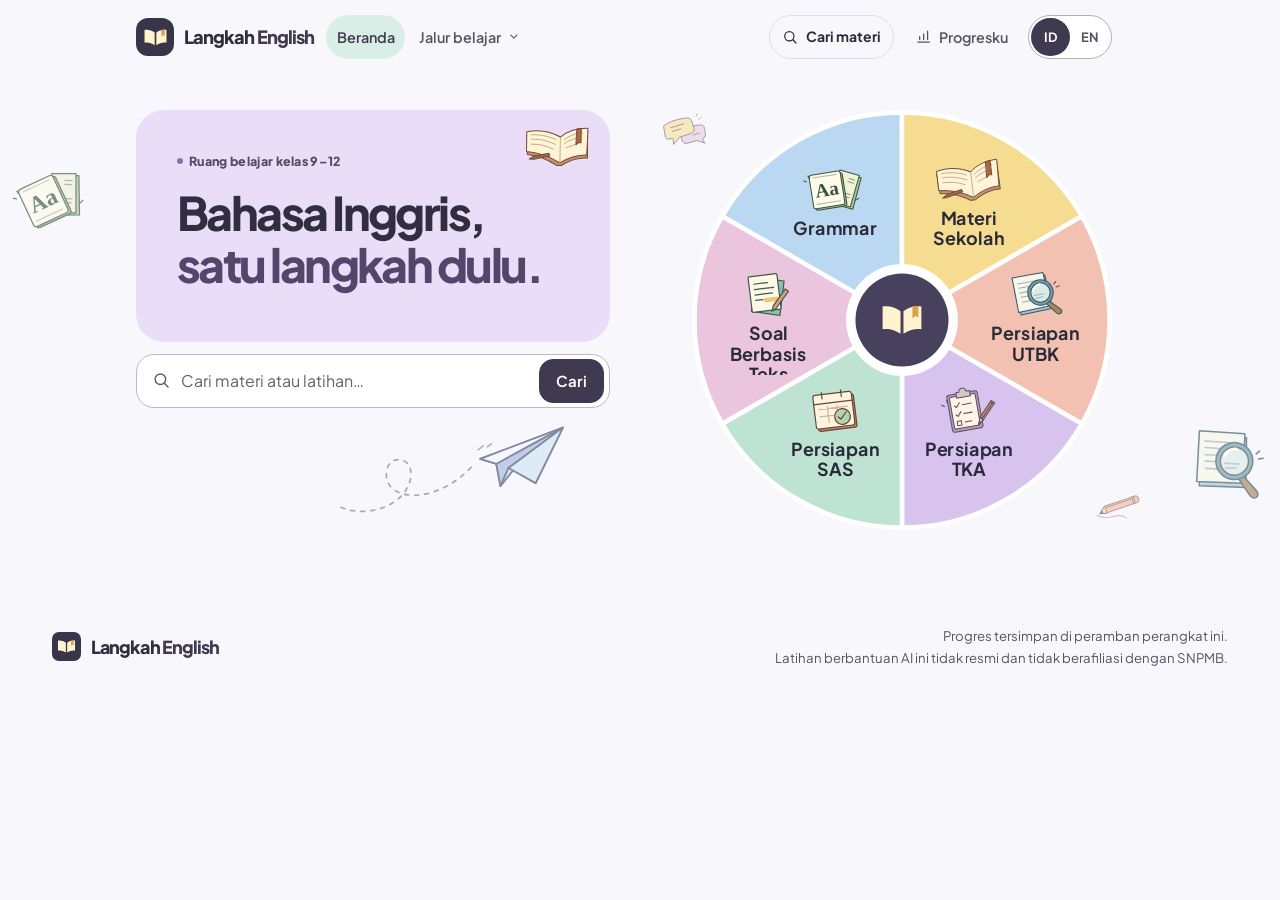
==== commit aa0a8abe: "Release the illustrated learning wheel homepage and grade-aware search" ====
--- a/index.html
+++ b/index.html
@@ -1,10 +1,10 @@
 <!doctype html>
 <html lang="id">
 <head>
-<meta charset="utf-8"><meta name="viewport" content="width=device-width,initial-scale=1"><meta name="theme-color" content="#DCE2FA">
+<meta charset="utf-8"><meta name="viewport" content="width=device-width,initial-scale=1"><meta name="theme-color" content="#F8F8FC">
 <meta name="description" content="Langkah English: tempat belajar bahasa Inggris dengan penjelasan sabar, latihan, dan persiapan UTBK dan TKA untuk pelajar Indonesia.">
 <title>Langkah English — Mulai dari yang kamu pahami</title>
-<link rel="stylesheet" href="css/style.css"><script type="module" src="js/home.js"></script><script type="module" src="js/shell.js"></script>
+<link rel="stylesheet" href="css/style.css"><link rel="stylesheet" href="css/home.css"><script type="module" src="js/home.js"></script><script type="module" src="js/shell.js"></script>
 </head>
 <body class="home-page"><a class="skip" href="#main" data-i18n="skip">Lewati ke konten</a>
 <!-- Navigation is shared by every page. -->
@@ -17,8 +17,8 @@
       <div class="route-picker">
         <button class="route-toggle" type="button" aria-controls="route-menu" aria-expanded="false"><span data-i18n="pathNav">Jalur belajar</span><svg class="icon" viewBox="0 0 24 24" aria-hidden="true"><use href="assets/icons.svg#chevron"/></svg></button>
         <ul class="route-menu" id="route-menu">
-            <li><svg class="menu-path-art" viewBox="0 0 140 88" aria-hidden="true"><use href="assets/pathways.svg#grammar"/></svg><a data-i18n="navGrammar" href="grammar.html">Tata bahasa</a></li>
-            <li><svg class="menu-path-art" viewBox="0 0 140 88" aria-hidden="true"><use href="assets/pathways.svg#school"/></svg><a data-i18n="navSchool" href="school.html">Pelajaran sekolah</a></li>
+            <li><svg class="menu-path-art" viewBox="0 0 140 88" aria-hidden="true"><use href="assets/pathways.svg#grammar"/></svg><a data-i18n="navGrammar" href="grammar.html">Grammar</a></li>
+            <li><svg class="menu-path-art" viewBox="0 0 140 88" aria-hidden="true"><use href="assets/pathways.svg#school"/></svg><a data-i18n="navSchool" href="school.html">Materi Sekolah</a></li>
             <li><svg class="menu-path-art" viewBox="0 0 140 88" aria-hidden="true"><use href="assets/pathways.svg#utbk"/></svg><a data-i18n="navUtbk" href="utbk.html">Persiapan UTBK</a></li>
             <li><svg class="menu-path-art" viewBox="0 0 140 88" aria-hidden="true"><use href="assets/pathways.svg#tka"/></svg><a data-i18n="navTka" href="tka.html">Persiapan TKA</a></li>
             <li><svg class="menu-path-art" viewBox="0 0 140 88" aria-hidden="true"><use href="assets/pathways.svg#school"/></svg><a data-i18n="navSas" href="sas.html">Persiapan SAS</a></li>
@@ -34,97 +34,115 @@
     </div>
   </nav>
 </header>
+<div class="home-scene">
+  <div class="margin-art" aria-hidden="true">
+    <svg class="margin-cards" viewBox="0 0 140 88"><use href="assets/pathways.svg#grammar"/></svg>
+    <svg class="margin-lens" viewBox="0 0 140 88"><use href="assets/pathways.svg#utbk"/></svg>
+  </div>
 <main id="main" class="shell home-main">
-<div class="dashboard-grid">
-  <section class="dashboard-welcome" aria-labelledby="hero-title">
-    <svg class="dashboard-art" viewBox="0 0 128 88" fill="none" aria-hidden="true">
-      <path d="M10 66c19-6 34-2 51 8 17-10 34-14 56-8V28c-22-6-40-2-56 8-16-10-33-14-51-8z" fill="#fff" stroke="currentColor" stroke-width="1.5" stroke-linejoin="round"/>
-      <path d="M61 36v38M20 39c12-2 23 0 33 6m-33 3c12-2 23 0 33 6m16-9c10-6 21-8 34-6m-34 15c10-6 21-8 34-6" stroke="currentColor" stroke-width="1.5" stroke-linecap="round"/>
-      <path d="m35 7 3 6 7 1-5 5 1 7-6-3-6 3 1-7-5-5 7-1z" fill="#F2C94C" stroke="currentColor" stroke-width="1.5"/>
-      <path d="m88 5 2 5 5 2-5 2-2 5-2-5-5-2 5-2z" fill="#E7A8F8" stroke="currentColor" stroke-width="1.5"/>
+  <div class="home-intro">
+    <section class="dashboard-welcome" aria-labelledby="hero-title">
+      <svg class="welcome-art" viewBox="0 0 140 88" aria-hidden="true"><use href="assets/pathways.svg#school"/></svg>
+      <p class="dashboard-kicker" data-i18n="heroOverline">Ruang belajar kelas 9–12</p>
+      <h1 id="hero-title" data-i18n="heroTitle">Bahasa Inggris,<em>satu langkah dulu.</em></h1>
+      <section id="continue-section" aria-label="Lanjutkan belajarmu" data-i18n-aria="continueKicker" hidden>
+        <div id="continue"></div>
+      </section>
+    </section>
+    <form class="home-search" role="search" action="search.html" method="get">
+      <svg class="icon" viewBox="0 0 24 24" aria-hidden="true"><use href="assets/icons.svg#search"/></svg>
+      <input type="search" name="q" aria-label="Cari materi atau latihan" data-i18n-aria="homeQuery" placeholder="Cari materi atau latihan…" data-i18n-placeholder="homeQueryHint" enterkeyhint="search">
+      <button type="submit" data-i18n="searchSubmit">Cari</button>
+    </form>
+    <div class="flight-art" aria-hidden="true">
+      <svg viewBox="0 0 238 102"><use href="assets/home-doodles.svg#plane"/></svg>
+    </div>
+  </div>
+  <nav id="learning-choices" aria-label="Jalur belajar" data-i18n-aria="pathNav">
+    <div class="wheel-margin-art" aria-hidden="true">
+      <svg class="margin-chat" viewBox="0 0 100 76"><use href="assets/home-doodles.svg#conversation"/></svg>
+      <svg class="margin-pencil" viewBox="0 0 100 65"><use href="assets/home-doodles.svg#pencil"/></svg>
+    </div>
+    <svg class="learning-wheel" viewBox="4 4 352 352" role="group" aria-label="Jalur belajar" data-i18n-aria="pathNav">
+      <defs>
+        <!-- One 60-degree sector, drawn facing right. -->
+        <path id="wheel-sector" d="M330.69 93 A174 174 0 0 1 330.69 267 L218.97 202.5 A45 45 0 0 0 218.97 157.5 Z"/>
+      </defs>
+        <a href="grammar.html#beginner" aria-label="Grammar" data-i18n-aria="choiceOne">
+          <use class="wheel-slice" href="#wheel-sector" transform="rotate(-120 180 180)" fill="#BBD8F2"/>
+          <use href="assets/pathways.svg#grammar" x="88.5" y="49" width="71" height="45" aria-hidden="true"/>
+          <foreignObject x="75" y="94" width="98" height="44" aria-hidden="true">
+            <span xmlns="http://www.w3.org/1999/xhtml" class="wheel-label" data-i18n="choiceOne">Grammar</span>
+          </foreignObject>
+        </a>
+        <a href="school.html" aria-label="Materi Sekolah" data-i18n-aria="choiceTwo">
+          <use class="wheel-slice" href="#wheel-sector" transform="rotate(-60 180 180)" fill="#F5DC91"/>
+          <use href="assets/pathways.svg#school" x="200.5" y="40" width="71" height="45" aria-hidden="true"/>
+          <foreignObject x="187" y="85" width="98" height="44" aria-hidden="true">
+            <span xmlns="http://www.w3.org/1999/xhtml" class="wheel-label" data-i18n="choiceTwo">Materi Sekolah</span>
+          </foreignObject>
+        </a>
+        <a href="utbk.html" aria-label="Persiapan UTBK" data-i18n-aria="choiceThree">
+          <use class="wheel-slice" href="#wheel-sector" transform="rotate(0 180 180)" fill="#F2C1B2"/>
+          <use href="assets/pathways.svg#utbk" x="256.5" y="137" width="71" height="45" aria-hidden="true"/>
+          <foreignObject x="243" y="182" width="98" height="44" aria-hidden="true">
+            <span xmlns="http://www.w3.org/1999/xhtml" class="wheel-label" data-i18n="choiceThree">Persiapan UTBK</span>
+          </foreignObject>
+        </a>
+        <a href="tka.html" aria-label="Persiapan TKA" data-i18n-aria="choiceFour">
+          <use class="wheel-slice" href="#wheel-sector" transform="rotate(60 180 180)" fill="#D8C2EE"/>
+          <use href="assets/pathways.svg#tka" x="200.5" y="234" width="71" height="45" aria-hidden="true"/>
+          <foreignObject x="187" y="279" width="98" height="44" aria-hidden="true">
+            <span xmlns="http://www.w3.org/1999/xhtml" class="wheel-label" data-i18n="choiceFour">Persiapan TKA</span>
+          </foreignObject>
+        </a>
+        <a href="sas.html" aria-label="Persiapan SAS" data-i18n-aria="navSas">
+          <use class="wheel-slice" href="#wheel-sector" transform="rotate(120 180 180)" fill="#BFE3D3"/>
+          <use href="assets/pathways.svg#sas" x="88.5" y="234" width="71" height="45" aria-hidden="true"/>
+          <foreignObject x="75" y="279" width="98" height="44" aria-hidden="true">
+            <span xmlns="http://www.w3.org/1999/xhtml" class="wheel-label" data-i18n="navSas">Persiapan SAS</span>
+          </foreignObject>
+        </a>
+        <a href="text-based.html" aria-label="Soal Berbasis Teks" data-i18n-aria="navTextBased">
+          <use class="wheel-slice" href="#wheel-sector" transform="rotate(180 180 180)" fill="#EBC5DE"/>
+          <use href="assets/pathways.svg#text-based" x="32.5" y="137" width="71" height="45" aria-hidden="true"/>
+          <foreignObject x="19" y="182" width="98" height="44" aria-hidden="true">
+            <span xmlns="http://www.w3.org/1999/xhtml" class="wheel-label" data-i18n="navTextBased">Soal Berbasis Teks</span>
+          </foreignObject>
+        </a>
+      <g aria-hidden="true">
+        <circle cx="180" cy="180" r="44" fill="white"/>
+        <circle cx="180" cy="180" r="39" fill="#48415e"/>
+        <use href="assets/icons.svg#mark" x="160" y="160" width="40" height="40"/>
+      </g>
     </svg>
-    <p class="dashboard-kicker" data-i18n="heroOverline">Ruang belajar kelas 9–12</p>
-    <h1 id="hero-title" data-i18n="heroTitle">Bahasa Inggris,<em>satu langkah dulu.</em></h1>
-    <p class="dashboard-lead" data-i18n="heroBody">Pahami contoh bahasa Inggris dengan penjelasan dalam bahasa Indonesia. Mulailah dengan mengenal jenis kata.</p>
-    <a id="quick-start" class="dashboard-action" href="lesson.html?id=parts-of-speech">
-      <span class="dashboard-action-icon"><svg class="icon" viewBox="0 0 24 24" aria-hidden="true"><use href="assets/icons.svg#book"/></svg></span>
-      <span class="dashboard-action-copy"><strong data-i18n="heroPrimary">Mulai dari dasar</strong></span>
-      <svg class="dashboard-arrow icon" viewBox="0 0 24 24" aria-hidden="true"><use href="assets/icons.svg#arrow"/></svg>
-    </a>
-    <section id="continue-section" aria-label="Lanjutkan belajarmu" data-i18n-aria="continueKicker" hidden>
-      <div id="continue"></div>
-    </section>
+  </nav>
+  <section id="my-progress" aria-labelledby="progress-history" tabindex="-1">
+    <h2 id="progress-history" data-i18n="progressNav">Progresku</h2>
+   <div class="progress-details-content">
+    <div id="stats" class="stats" aria-live="polite"></div>
+    <div class="history-layout">
+     <div>
+      <h3 data-i18n="activityTitle">Aktivitas terbaru</h3>
+      <div id="activity" class="activity-list" aria-live="polite"></div>
+     </div>
+     <div class="backup-panel panel">
+
+      <strong data-i18n="backupTitle">Simpan riwayat belajarmu</strong>
+      <p data-i18n="backupHelp">Unduh cadangan atau pulihkan di perangkat lain. File mencakup jawaban dan riwayat kuis; simpan secara pribadi.</p>
+      <div class="backup-actions">
+       <button type="button" id="backup-export" class="button button-outline" data-i18n="backupExport">Unduh cadangan</button>
+       <label class="button button-outline file-button" for="backup-import" data-i18n="backupImport">Pulihkan cadangan</label>
+       <input type="file" id="backup-import" accept="application/json,.json" class="visually-hidden">
+      </div>
+      <p role="status" id="backup-status" class="muted" aria-live="polite"></p>
+     </div>
+    </div>
+   </div>
   </section>
-  <section class="dashboard-progress" id="my-progress" aria-labelledby="progress-heading" aria-describedby="progress-count">
-    <span class="progress-icon-wrap"><svg class="icon" viewBox="0 0 24 24" aria-hidden="true"><use href="assets/icons.svg#progress"/></svg></span>
-    <div>
-      <h2 id="progress-heading" data-i18n="progressTitle">Progres belajarku</h2>
-      <p id="progress-count" aria-live="polite"></p>
-    </div>
-    <strong id="progress-percent" aria-hidden="true">0%</strong>
-    <progress id="progress-meter" max="100" value="0" aria-labelledby="progress-heading"></progress>
-  </section>
-  <section class="dashboard-week" aria-labelledby="week-heading">
-    <h2 id="week-heading" data-i18n="weekActivity">Aktivitas minggu ini</h2>
-    <ul id="week-days" class="week-days"></ul>
-  </section>
+</main>
 </div>
-<section class="section choice-section home-choice-section" id="learning-choices" aria-labelledby="choices-title">
-  <div class="section-intro"><h2 id="choices-title" data-i18n="choiceTitle">Pilih jalur belajarmu</h2></div>
-  <div class="choice-grid">
-    <a class="choice-card" href="grammar.html#beginner" data-track="grammar">
-      <span class="choice-visual"><svg class="icon" viewBox="0 0 24 24" aria-hidden="true"><use href="assets/icons.svg#book"/></svg></span>
-      <span class="choice-copy"><strong data-i18n="choiceOne">Tata bahasa</strong><span class="choice-desc" data-i18n="choiceOneDesc">Untuk pemula yang ingin menyusun kalimat bahasa Inggris.</span><span class="choice-action"><span data-i18n="startGrammar">Buka tingkat pemula</span><svg class="icon" viewBox="0 0 24 24" aria-hidden="true"><use href="assets/icons.svg#arrow"/></svg></span></span>
-    </a>
-    <a class="choice-card" href="school.html" data-track="school">
-      <span class="choice-visual"><svg class="icon" viewBox="0 0 24 24" aria-hidden="true"><use href="assets/icons.svg#pen"/></svg></span>
-      <span class="choice-copy"><strong data-i18n="choiceTwo">Pelajaran sekolah</strong><span class="choice-desc" data-i18n="choiceTwoDesc">Materi dan latihan untuk mengikuti pelajaran kelas 9–12.</span><span class="choice-action"><span data-i18n="startSchool">Pilih kelas</span><svg class="icon" viewBox="0 0 24 24" aria-hidden="true"><use href="assets/icons.svg#arrow"/></svg></span></span>
-    </a>
-    <a class="choice-card" href="utbk.html" data-track="utbk">
-      <span class="choice-visual"><svg class="icon" viewBox="0 0 24 24" aria-hidden="true"><use href="assets/icons.svg#search"/></svg></span>
-      <span class="choice-copy"><strong data-i18n="choiceThree">Persiapan UTBK</strong><span class="choice-desc" data-i18n="choiceThreeDesc">Latihan memahami bacaan untuk seleksi masuk perguruan tinggi.</span><span class="choice-action"><span data-i18n="startUtbk">Pelajari strategi membaca</span><svg class="icon" viewBox="0 0 24 24" aria-hidden="true"><use href="assets/icons.svg#arrow"/></svg></span></span>
-    </a>
-    <a class="choice-card" href="tka.html" data-track="tka">
-      <span class="choice-visual"><svg class="icon" viewBox="0 0 24 24" aria-hidden="true"><use href="assets/icons.svg#check"/></svg></span>
-      <span class="choice-copy"><strong data-i18n="choiceFour">Persiapan TKA</strong><span class="choice-desc" data-i18n="choiceFourDesc">Modul membaca untuk Tes Kemampuan Akademik bahasa Inggris wajib.</span><span class="choice-action"><span data-i18n="startTka">Lihat modul TKA</span><svg class="icon" viewBox="0 0 24 24" aria-hidden="true"><use href="assets/icons.svg#arrow"/></svg></span></span>
-    </a>
-    <a class="choice-card" href="sas.html" data-track="sas">
-      <span class="choice-visual"><svg class="icon" viewBox="0 0 24 24" aria-hidden="true"><use href="assets/icons.svg#check"/></svg></span>
-      <span class="choice-copy"><strong data-i18n="navSas">Persiapan SAS</strong><span class="choice-desc" data-i18n="sasIntro">Pilih kelas dan semester untuk berlatih menghadapi Sumatif Akhir Semester.</span><span class="choice-action"><span data-i18n="startSchool">Pilih kelas</span><svg class="icon" viewBox="0 0 24 24" aria-hidden="true"><use href="assets/icons.svg#arrow"/></svg></span></span>
-    </a>
-    <a class="choice-card" href="text-based.html" data-track="text-based">
-      <span class="choice-visual"><svg class="icon" viewBox="0 0 24 24" aria-hidden="true"><use href="assets/icons.svg#book"/></svg></span>
-      <span class="choice-copy"><strong data-i18n="navTextBased">Soal Berbasis Teks</strong><span class="choice-desc" data-i18n="textBasedHomeDesc">Latihan memahami bacaan bahasa Inggris berdasarkan keterampilan dan level.</span><span class="choice-action"><span data-i18n="startTextBased">Pilih latihan membaca</span><svg class="icon" viewBox="0 0 24 24" aria-hidden="true"><use href="assets/icons.svg#arrow"/></svg></span></span>
-    </a>
-  </div>
-</section>
-<details class="section home-progress-details" id="progress-history">
- <summary class="progress-summary">
-  <span class="progress-summary-copy"><strong data-i18n="progressHistory">Riwayat dan cadangan</strong><small data-i18n="progressDesc">Progres disimpan di perangkat ini.</small></span>
-  <svg class="summary-chevron" viewBox="0 0 24 24" aria-hidden="true"><use href="assets/icons.svg#chevron"/></svg>
- </summary>
- <div class="progress-details-content">
-  <div id="stats" class="stats" aria-live="polite"></div>
-  <div class="history-layout">
-   <div>
-    <h3 data-i18n="activityTitle">Aktivitas terbaru</h3>
-    <div id="activity" class="activity-list" aria-live="polite"></div>
-   </div>
-   <div class="backup-panel panel">
-    
-    <strong data-i18n="backupTitle">Simpan riwayat belajarmu</strong>
-    <p data-i18n="backupHelp">Unduh cadangan atau pulihkan di perangkat lain. File mencakup jawaban dan riwayat kuis; simpan secara pribadi.</p>
-    <div class="backup-actions">
-     <button type="button" id="backup-export" class="button button-outline" data-i18n="backupExport">Unduh cadangan</button>
-     <label class="button button-outline file-button" for="backup-import" data-i18n="backupImport">Pulihkan cadangan</label>
-     <input type="file" id="backup-import" accept="application/json,.json" class="visually-hidden">
-    </div>
-    <p role="status" id="backup-status" class="muted" aria-live="polite"></p>
-   </div>
-  </div>
- </div>
-</details>
-</main><footer class="site-footer"><div class="shell footer-layout">
+<footer class="site-footer"><div class="shell footer-layout">
   <a class="footer-brand" href="index.html"><span class="brand-mark" aria-hidden="true"><svg viewBox="0 0 32 32"><use href="assets/icons.svg#mark"/></svg></span><span class="brand-type">Langkah <em>English</em></span></a>
   <div class="footer-note"><p data-i18n="footerPrivacy">Progres tersimpan di peramban perangkat ini.</p><p data-i18n="footerUnofficial">Latihan berbantuan AI ini tidak resmi dan tidak berafiliasi dengan SNPMB.</p></div>
 </div></footer>
--- a/css/home.css
+++ b/css/home.css
@@ -0,0 +1,123 @@
+/* Homepage palette and shell */
+:root {
+  --home-wheel-size: 420px;
+  --paper: #f8f8fc;
+  --ink: #292b38;
+  --muted: #545465;
+  --forest: #403a50;
+  --forest-dark: #322e41;
+  --mint: #d9efe5;
+  --line: #dedee8;
+  --ring: #654a94;
+  --display: var(--body);
+  background: var(--paper);
+}
+body { width: 100%; margin: 0; min-height: 100vh; background: var(--paper); }
+.site-header, .site-footer { background: var(--paper); border: 0; }
+.brand-mark { background: #383449; }
+.home-main { padding-block: 14px 32px; }
+.dashboard-welcome {
+  position: relative;
+  grid-row: auto;
+  padding: 20px;
+  border-radius: 28px;
+  background: #e9ddf7;
+}
+.welcome-art { position: absolute; right: 10px; top: 8px; width: 70px; transform: rotate(8deg); }
+.dashboard-kicker { margin: 0 58px 14px 0; padding: 0; color: #554a68; font-size: .78rem; }
+.dashboard-kicker::before {
+  content: ""; display: inline-block; width: .48em; height: .48em; margin-right: .5em;
+  vertical-align: .13em; border-radius: 50%; background: #8b74ac;
+}
+.dashboard-welcome h1 { font: 770 clamp(1.9rem, 6vw, 2.9rem)/1.13 var(--body); letter-spacing: -.055em; }
+.dashboard-welcome h1 em { color: #54456d; }
+#learning-choices { margin: 22px 0 14px; min-width: 0; }
+.learning-wheel { display: block; width: min(100%, var(--home-wheel-size)); height: auto; margin-inline: auto; overflow: visible; }
+.learning-wheel a { cursor: pointer; -webkit-tap-highlight-color: transparent; }
+.wheel-slice { stroke: white; stroke-width: 3.8; stroke-linejoin: round; }
+.learning-wheel foreignObject, .learning-wheel a use:not(.wheel-slice) { pointer-events: none; }
+.wheel-label { display: block; text-align: center; font: 690 15px/1.14 var(--body); color: var(--ink); }
+.learning-wheel a:focus-visible { outline: none; }
+.learning-wheel a:focus-visible .wheel-slice { stroke: #473557; stroke-width: 7; }
+@media (hover: hover) {
+  .learning-wheel a:hover .wheel-slice { filter: saturate(1.18) brightness(.975); }
+}
+.learning-wheel a:active .wheel-slice { filter: saturate(1.22) brightness(.91); }
+@media (prefers-reduced-motion: no-preference) {
+  .wheel-slice { transition: filter 120ms ease; }
+  @media (hover: hover) {
+    .learning-wheel a > use:nth-child(2) { transition: transform 140ms ease; }
+    .learning-wheel a:hover > use:nth-child(2) { transform: translateY(-1.5px); }
+  }
+}
+@media (forced-colors: active) {
+  .wheel-slice { fill: Canvas; stroke: LinkText; stroke-width: 1; }
+  .learning-wheel a:focus-visible .wheel-slice { stroke: Highlight; }
+}
+/* Progress and backup are reached through the existing Progresku link. */
+#my-progress { display: none; }
+#my-progress:target, #my-progress:has(#progress-history:target) { display: block; }
+@media (min-width: 760px) {
+  .nav.shell, .home-main {
+    max-width: 1080px;
+    --home-column-gap: clamp(28px, 4vw, 58px);
+    --home-wheel-column: calc((100% - var(--home-column-gap)) / 1.98);
+  }
+  /* Match the inset of the centered wheel when its column grows wider than the SVG. */
+  .nav-actions { margin-inline-end: max(0px, calc((var(--home-wheel-column) - var(--home-wheel-size)) / 2)); }
+  .home-main {
+    display: grid;
+    grid-template-columns: minmax(0, 1fr) var(--home-wheel-column);
+    grid-template-areas: "welcome paths";
+    gap: 18px var(--home-column-gap); align-items: start;
+    padding-block: 36px;
+  }
+  .dashboard-welcome { grid-area: welcome; padding: clamp(26px, 3.2vw, 44px); }
+  .welcome-art { width: 85px; }
+  #learning-choices { grid-area: paths; margin: 0; }
+  #my-progress { grid-column: 1 / -1; min-width: 0; }
+}
+@media (max-width: 650px) {
+  .shell { padding-inline: 16px; }
+  .nav.shell { padding-inline: 12px; }
+}
+
+/* The margin drawings occupy the gutters and the corners outside the wheel. */
+.home-scene { position: relative; isolation: isolate; }
+.margin-art, .flight-art, .wheel-margin-art { pointer-events: none; user-select: none; }
+.margin-art { position: absolute; inset: 0; overflow: hidden; z-index: -1; }
+.margin-art svg { position: absolute; opacity: .65; }
+.margin-cards { right: calc(50% + 536px); width: 102px; top: 19%; transform: rotate(-16deg); }
+.margin-lens { left: calc(50% + 525px); width: 123px; bottom: 13%; transform: rotate(14deg); }
+.home-intro { min-width: 0; }
+.home-search {
+  display: flex; align-items: center; gap: 10px;
+  padding: 4px 5px 4px 15px; margin-top: 12px;
+  border: 1px solid #bcb7cb; border-radius: 18px; background: white;
+}
+.home-search > .icon { color: #625970; }
+.home-search input[type="search"][name="q"] {
+  flex: 1; width: 0; min-width: 0; min-height: 44px; margin: 0;
+  padding: .4rem 0; background: transparent; border: 0; border-radius: 0;
+  font: inherit; color: var(--ink);
+}
+.home-search input::placeholder { color: #626171; opacity: 1; }
+.home-search:focus-within { outline: 2px solid var(--ring); outline-offset: 2px; }
+.home-search button { min-height: 44px; padding-inline: 16px; border-radius: 14px; }
+.flight-art { display: none; }
+#learning-choices { position: relative; }
+.wheel-margin-art { position: absolute; inset: 0; max-width: 510px; margin-inline: auto; }
+.wheel-margin-art svg { position: absolute; width: clamp(32px, 10%, 55px); opacity: .78; }
+.margin-chat { top: 1%; left: 0; transform: rotate(-13deg); }
+.margin-pencil { bottom: 2%; right: 0; transform: rotate(8deg); }
+@media (min-width: 760px) {
+  .home-intro { grid-area: welcome; align-self: stretch; display: flex; flex-direction: column; }
+  .flight-art { display: block; position: relative; flex: 1; overflow: hidden; }
+  .flight-art svg {
+    position: absolute; right: 7%; bottom: 3%; width: min(70%, 240px); height: 90%; max-height: 110px;
+    opacity: .8;
+  }
+}
+@media (forced-colors: active) {
+  .margin-art, .wheel-margin-art, .flight-art { visibility: hidden; }
+}
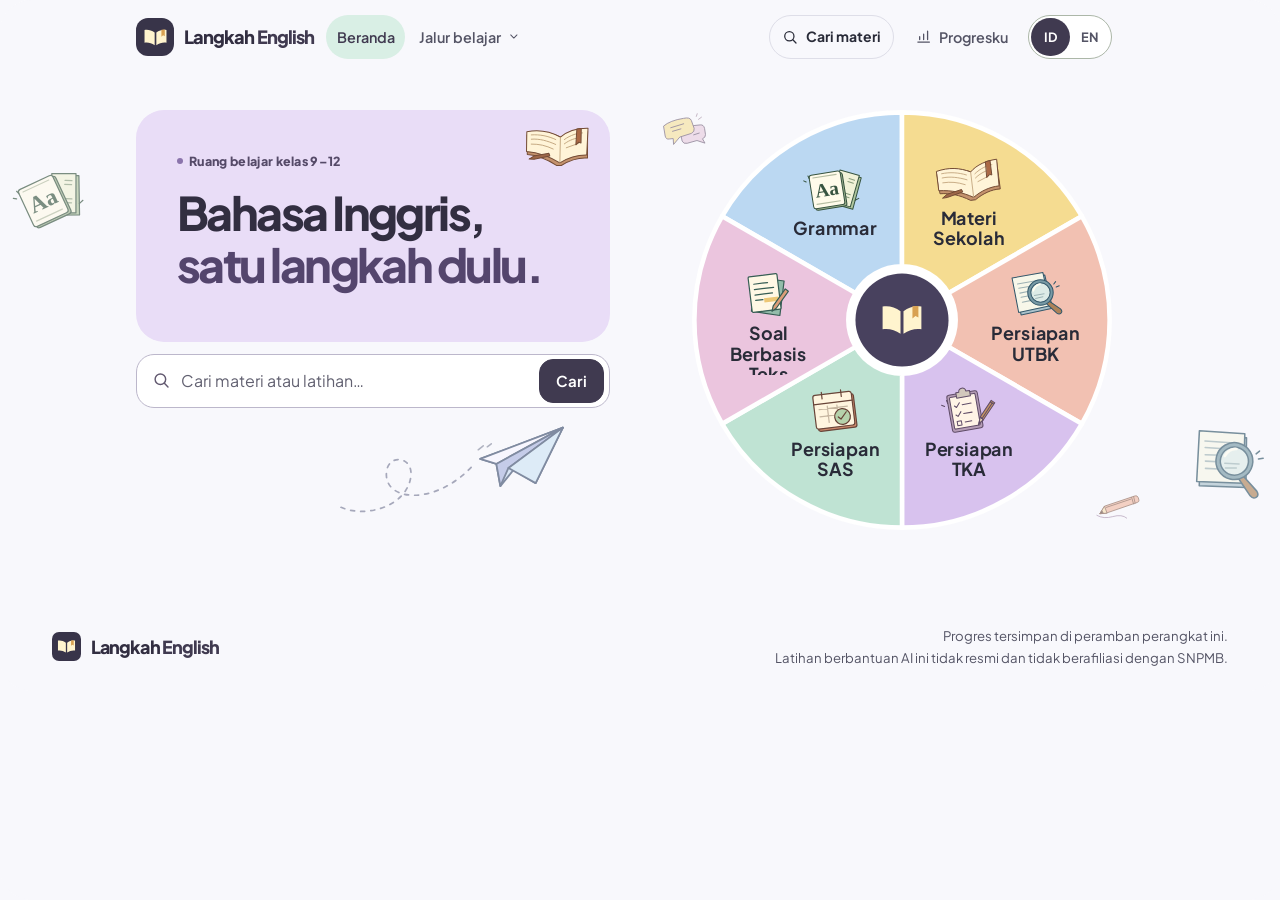
==== commit 9274c69f: "Open pathways collapsed and alphabetize topics with consistent grade labels" ====
--- a/index.html
+++ b/index.html
@@ -68,7 +68,7 @@
         <!-- One 60-degree sector, drawn facing right. -->
         <path id="wheel-sector" d="M330.69 93 A174 174 0 0 1 330.69 267 L218.97 202.5 A45 45 0 0 0 218.97 157.5 Z"/>
       </defs>
-        <a href="grammar.html#beginner" aria-label="Grammar" data-i18n-aria="choiceOne">
+        <a href="grammar.html" aria-label="Grammar" data-i18n-aria="choiceOne">
           <use class="wheel-slice" href="#wheel-sector" transform="rotate(-120 180 180)" fill="#BBD8F2"/>
           <use href="assets/pathways.svg#grammar" x="88.5" y="49" width="71" height="45" aria-hidden="true"/>
           <foreignObject x="75" y="94" width="98" height="44" aria-hidden="true">
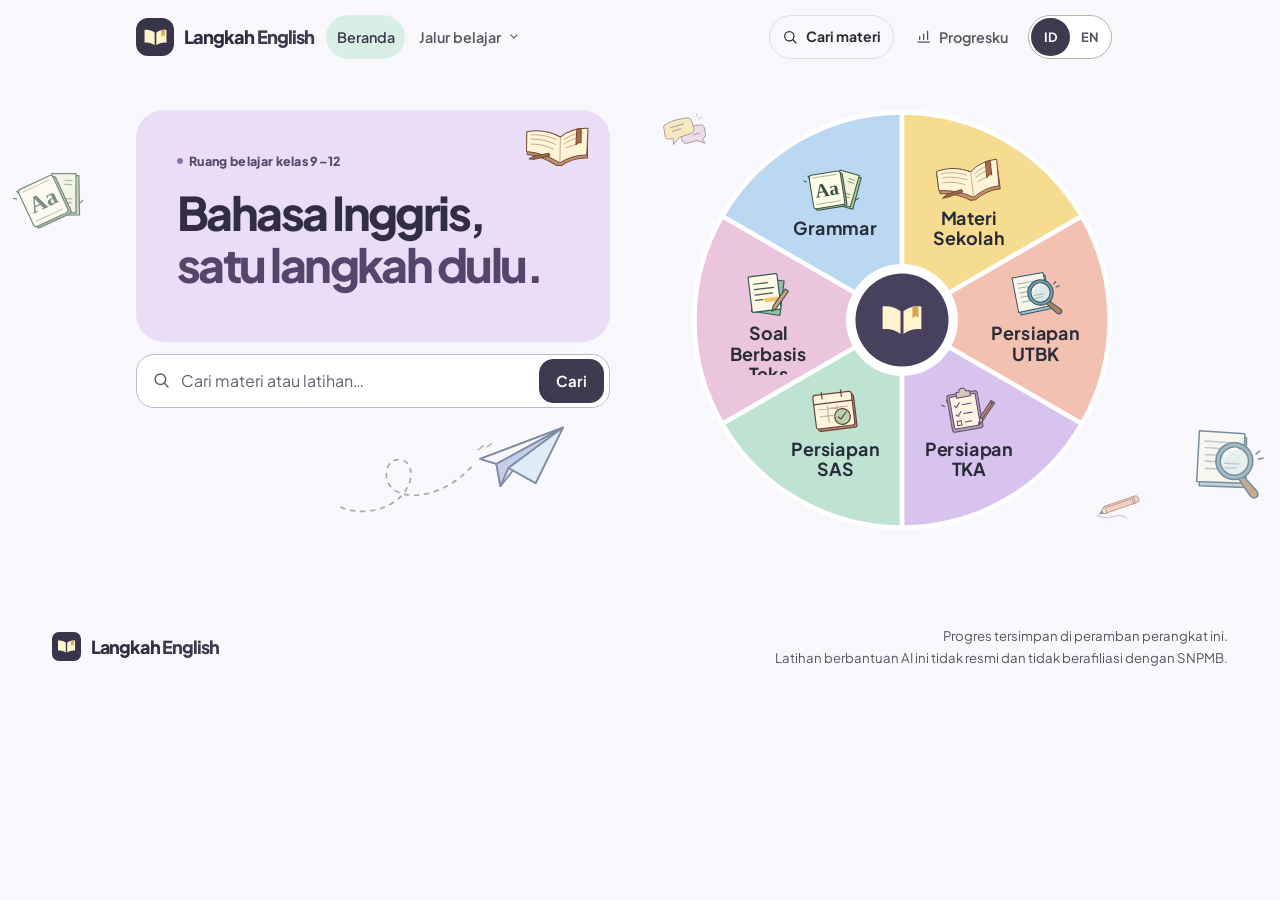
==== commit 1a9e0998: "Add reduced-motion-aware animations across Langkah English" ====
--- a/index.html
+++ b/index.html
@@ -5,6 +5,7 @@
 <meta name="description" content="Langkah English: tempat belajar bahasa Inggris dengan penjelasan sabar, latihan, dan persiapan UTBK dan TKA untuk pelajar Indonesia.">
 <title>Langkah English — Mulai dari yang kamu pahami</title>
 <link rel="stylesheet" href="css/style.css"><link rel="stylesheet" href="css/home.css"><script type="module" src="js/home.js"></script><script type="module" src="js/shell.js"></script>
+<link rel="stylesheet" href="css/motion.css">
 </head>
 <body class="home-page"><a class="skip" href="#main" data-i18n="skip">Lewati ke konten</a>
 <!-- Navigation is shared by every page. -->
@@ -146,4 +147,5 @@
   <a class="footer-brand" href="index.html"><span class="brand-mark" aria-hidden="true"><svg viewBox="0 0 32 32"><use href="assets/icons.svg#mark"/></svg></span><span class="brand-type">Langkah <em>English</em></span></a>
   <div class="footer-note"><p data-i18n="footerPrivacy">Progres tersimpan di peramban perangkat ini.</p><p data-i18n="footerUnofficial">Latihan berbantuan AI ini tidak resmi dan tidak berafiliasi dengan SNPMB.</p></div>
 </div></footer>
+<script type="module" src="js/motion.js"></script>
 </body></html>
--- a/css/style.css
+++ b/css/style.css
@@ -4,9 +4,9 @@
 .english-term{border-radius:.24em;padding:.04em .23em;box-decoration-break:clone;-webkit-box-decoration-break:clone}
 .english-term::before{content:'“'}
 .english-term::after{content:'”'}
-/* V13-E1 renderer correction: translations preserve authored paragraphs. */
-.lesson-translation{white-space:pre-line}
-@media(forced-colors:active){.english-term,.scaffold-model,.scaffold-review details{border:1px solid currentColor}}
+/* Indonesian translations preserve authored paragraphs inside their disclosure. */
+.lesson-translation .translation-content{white-space:pre-line}
+@media(forced-colors:active){.english-term,.scaffold-model,.scaffold-review details,.lesson-translation{border:1px solid currentColor}}
 
 @font-face {
   font-family: "Fraunces Local";
@@ -413,10 +413,21 @@
 }
 .scaffold-model .example-english { white-space: pre-line; }
 .scaffold-model .lesson-translation, .scaffold-sample .lesson-translation, .worked-example .lesson-translation, .lesson-translation {
-  display: block; margin: .7rem 0; padding: .75rem .95rem; background: #eaf1e5; color: #334c3f;
+  display: block; margin: .7rem 0; padding: 0; background: #eaf1e5; color: #334c3f;
   border: 0; border-left: 3px solid #648267; border-radius: 0 5px 5px 0; font: 400 1rem/1.65 var(--body);
 }
-.lesson-translation .translation-label { color: var(--forest); font-weight: 650; }
+.lesson-translation > summary {
+  display: flex; align-items: center; justify-content: space-between; gap: .65rem;
+  min-height: 44px; padding: .55rem .95rem; list-style: none; color: var(--forest);
+}
+.lesson-translation > summary::-webkit-details-marker { display: none; }
+.lesson-translation > summary::after {
+  content: ''; flex: none; width: 7px; height: 7px; border: solid currentColor;
+  border-width: 0 2px 2px 0; transform: rotate(45deg); transition: transform 160ms ease;
+}
+.lesson-translation[open] > summary { border-bottom: 1px solid rgba(100, 130, 103, .25); }
+.lesson-translation[open] > summary::after { transform: rotate(225deg); }
+.lesson-translation .translation-content { padding: .55rem .95rem .75rem; }
 .scaffold-step { border: 0; border-top: 1px solid var(--line); border-radius: 0; padding: 1.25rem 0 .5rem; margin: 1.35rem 0; background: transparent; }
 .scaffold-step h3 { display: flex; align-items: baseline; gap: .7rem; color: var(--ink); font: 600 1.32rem/1.4 var(--display); }
 .scaffold-count { display: inline-grid; place-items: center; flex: none; min-width: 28px; height: 28px; border-radius: 7px; color: var(--forest); background: var(--mint); font: 650 .92rem/1 var(--body); }
@@ -891,10 +902,6 @@
 .lesson-tools .focus-button { border-radius: 999px; }
 .concept-definition, .concept-synthesis, .lesson-summary { border-radius: 0 18px 18px 0; }
 .scaffold-model, .passage { background: #FFFAEB; border-color: #E5DBC4; }
-.scaffold-model .lesson-translation, .scaffold-sample .lesson-translation, .worked-example .lesson-translation {
-  border-top: 1px solid var(--line);
-  padding-top: .55rem;
-}
 .complete-box { background: var(--paper); }
 .complete-box a.button { text-align: left; justify-content: space-between; }
 .mode-card { background: var(--paper); border-radius: 22px; }
--- a/css/motion.css
+++ b/css/motion.css
@@ -0,0 +1,182 @@
+@media (prefers-reduced-motion: no-preference) {
+  /* Langkah English · playful motion layer
+     Progressive enhancement: motion.js adds .motion-ready only when
+     IntersectionObserver is available and reduced motion is not requested. */
+  :root {
+    --motion-ease: cubic-bezier(.2, .78, .24, 1);
+    --motion-pop: cubic-bezier(.28, 1.45, .48, 1);
+    --motion-duration: 270ms;
+  }
+
+  @keyframes le-rise-in {
+    from { opacity: 1; transform: translate3d(0, 20px, 0) scale(.985); }
+    to { opacity: 1; transform: translate3d(0, 0, 0) scale(1); }
+  }
+  @keyframes le-pop-in {
+    0% { opacity: 1; transform: translate3d(0, 12px, 0) scale(.92); }
+    72% { opacity: 1; transform: translate3d(0, -2px, 0) scale(1.015); }
+    100% { opacity: 1; transform: translate3d(0, 0, 0) scale(1); }
+  }
+  @keyframes le-menu-drop {
+    from { opacity: 1; transform: translate3d(0, -9px, 0) scale(.98); }
+    to { opacity: 1; transform: translate3d(0, 0, 0) scale(1); }
+  }
+  @keyframes le-accordion-in {
+    from { opacity: 1; transform: translate3d(0, -5px, 0); }
+    to { opacity: 1; transform: translate3d(0, 0, 0); }
+  }
+  @keyframes le-question-in {
+    from { opacity: 1; transform: translate3d(0, 10px, 0); }
+    to { opacity: 1; transform: translate3d(0, 0, 0); }
+  }
+  @keyframes le-choice-in {
+    from { opacity: 1; transform: translate3d(0, 9px, 0) scale(.985); }
+    to { opacity: 1; transform: translate3d(0, 0, 0) scale(1); }
+  }
+  @keyframes le-choice-select {
+    0% { transform: scale(1); }
+    48% { transform: scale(1.018); }
+    100% { transform: scale(1); }
+  }
+  @keyframes le-feedback-in {
+    0% { opacity: 1; transform: translate3d(0, 8px, 0) scale(.985); }
+    70% { opacity: 1; transform: translate3d(0, -1px, 0) scale(1.006); }
+    100% { opacity: 1; transform: translate3d(0, 0, 0) scale(1); }
+  }
+  @keyframes le-float-art {
+    0%, 100% { transform: translateY(0) rotate(7deg); }
+    50% { transform: translateY(-7px) rotate(10deg); }
+  }
+  @keyframes le-plane-drift {
+    0%, 100% { transform: translate3d(0, 0, 0) rotate(0); }
+    50% { transform: translate3d(7px, -4px, 0) rotate(-2deg); }
+  }
+  @keyframes le-brand-hop {
+    0%, 100% { transform: translateY(0) rotate(0); }
+    35% { transform: translateY(-4px) rotate(-7deg); }
+    70% { transform: translateY(1px) rotate(5deg); }
+  }
+  @keyframes le-urgent-pulse {
+    0%, 100% { box-shadow: 0 0 0 0 #d66a4c00; }
+    50% { box-shadow: 0 0 0 5px #d66a4c20; }
+  }
+
+  /* Scroll entrances for the main learning surfaces. */
+  .motion-ready .motion-reveal.is-visible {
+    animation: le-rise-in var(--motion-duration) var(--motion-ease) both;
+    animation-delay: var(--motion-delay, 0ms);
+  }
+
+  /* Navigation: friendly, tactile controls and springy menus. */
+  .brand-mark { transition: transform 220ms var(--motion-pop); }
+  .logo:hover .brand-mark, .logo:focus-visible .brand-mark { animation: le-brand-hop 520ms var(--motion-pop); }
+  .nav-links a, .nav-search, .nav-progress, .route-toggle, .nav-toggle,
+  .pathway-hero-links a, .lesson-toc a, .scaffold-phase-links a {
+    transition: transform 190ms var(--motion-pop), background-color 190ms ease,
+      border-color 190ms ease, color 190ms ease, box-shadow 190ms ease;
+  }
+  .nav-links a:hover, .nav-search:hover, .nav-progress:hover,
+  .pathway-hero-links a:hover, .lesson-toc a:hover, .scaffold-phase-links a:hover {
+    transform: translateY(-2px);
+  }
+  .route-toggle .icon { transition: transform 220ms var(--motion-pop); }
+  .route-toggle[aria-expanded="true"] .icon { transform: rotate(180deg); }
+  .route-menu { transform-origin: top left; }
+  .route-toggle[aria-expanded="true"] + .route-menu { animation: le-menu-drop 240ms var(--motion-ease) both; }
+  .route-menu li { animation: le-choice-in 300ms var(--motion-ease) both; }
+  .route-menu li:nth-child(2) { animation-delay: 25ms; }
+  .route-menu li:nth-child(3) { animation-delay: 50ms; }
+  .route-menu li:nth-child(4) { animation-delay: 75ms; }
+  .route-menu li:nth-child(5) { animation-delay: 100ms; }
+  .route-menu li:nth-child(6) { animation-delay: 125ms; }
+  .nav .nav-links.is-open { transform-origin: top right; animation: le-menu-drop 260ms var(--motion-ease) both; }
+  .nav .nav-links.is-open > a,
+  .nav .nav-links.is-open > .route-picker { animation: le-choice-in 280ms var(--motion-ease) both; }
+  .nav .nav-links.is-open > :nth-child(2) { animation-delay: 35ms; }
+  .nav .nav-links.is-open > :nth-child(3) { animation-delay: 70ms; }
+
+  /* Homepage: give the learning wheel and illustrated accents a little life. */
+  .dashboard-welcome { transform-origin: 20% 50%; }
+  .welcome-art { animation: le-float-art 5.2s ease-in-out; }
+  .flight-art svg { animation: le-plane-drift 6s ease-in-out; }
+  .learning-wheel a { transform-box: fill-box; transform-origin: center; transition: transform 240ms var(--motion-pop), filter 240ms ease; }
+  .learning-wheel a:hover, .learning-wheel a:focus-visible { transform: scale(1.035); }
+  .learning-wheel a:hover .wheel-slice { filter: saturate(1.12) brightness(1.035); }
+  .choice-card, .mode-card, .resource-card, .tka-module, .stat {
+    transition: transform 220ms var(--motion-pop), box-shadow 220ms ease, border-color 220ms ease;
+  }
+  .choice-card:hover, .mode-card:hover, .resource-card:hover, .tka-module:hover, .stat:hover {
+    transform: translateY(-4px) rotate(-.25deg);
+    box-shadow: 0 10px 24px #302a4514;
+  }
+  .choice-card:hover .choice-visual { transform: rotate(-5deg) scale(1.04); }
+  .choice-visual { transition: transform 220ms var(--motion-pop); }
+
+  /* Shared cards and buttons. */
+  button:not(:disabled), .button, .choice, .checkpoint-options button {
+    transition: transform 180ms var(--motion-pop), box-shadow 180ms ease,
+      background-color 180ms ease, border-color 180ms ease, color 180ms ease;
+  }
+  button:not(:disabled):hover, .button:hover { transform: translateY(-1px); }
+  button:not(:disabled):active, .button:active { transform: translateY(1px) scale(.975); }
+  .choice[aria-pressed="true"], .checkpoint-options button[aria-pressed="true"] {
+    animation: le-choice-select 300ms var(--motion-pop);
+  }
+
+  /* Pathway catalogues and expandable learning material. */
+  .topic-fold, .tka-directory { transition: border-color 200ms ease, box-shadow 200ms ease; }
+  .topic-fold:hover, .tka-directory:hover { border-color: color-mix(in srgb, var(--track, var(--forest)) 32%, var(--line)); }
+  .topic-fold[open] > .topic-fold-body,
+  .tka-directory[open] > .tka-directory-body,
+  .scaffold-phase[open] > :not(summary),
+  .reader-index[open] > .lesson-toc,
+  .quiz-rules[open] > p,
+  .review[open] > .review-body {
+    animation: le-accordion-in 260ms var(--motion-ease) both;
+  }
+
+  /* Lesson reader: small reveals keep attention on the next step. */
+  .lesson-translation { transition: box-shadow 200ms ease, border-color 200ms ease; }
+  .lesson-translation:hover { box-shadow: 0 4px 14px #314b3912; }
+  .lesson-translation[open] .translation-content { animation: le-accordion-in 240ms var(--motion-ease) both; }
+  .lesson-translation > summary { transition: background-color 180ms ease; }
+  .lesson-translation > summary:hover { background: #dfead9; }
+  .scaffold-count { transition: transform 200ms var(--motion-pop), background-color 200ms ease; }
+  .scaffold-step:hover .scaffold-count { transform: rotate(-7deg) scale(1.08); }
+  .checkpoint-result:not([hidden]), .inline-feedback:not([hidden]), #feedback:not(:empty) {
+    animation: le-feedback-in 360ms var(--motion-pop) both;
+  }
+  .complete-box { transition: box-shadow 220ms ease; }
+  .complete-box:has(#complete:focus-visible) { box-shadow: 0 0 0 3px color-mix(in srgb, var(--track, var(--forest)) 20%, transparent); }
+
+  /* Quiz: questions arrive cleanly, choices cascade, progress responds. */
+  .question-panel #question > h2 { animation: le-question-in 360ms var(--motion-ease) both; }
+  .question-panel #question .choices .choice { animation: le-choice-in 340ms var(--motion-ease) both; }
+  .question-panel #question .choices .choice:nth-child(2) { animation-delay: 35ms; }
+  .question-panel #question .choices .choice:nth-child(3) { animation-delay: 70ms; }
+  .question-panel #question .choices .choice:nth-child(4) { animation-delay: 105ms; }
+  .question-panel #question .choices .choice:nth-child(5) { animation-delay: 140ms; }
+  .question-panel #question .choices .choice:nth-child(6) { animation-delay: 175ms; }
+  .numbers button { transition: transform 180ms var(--motion-pop), background-color 180ms ease, color 180ms ease, border-color 180ms ease; }
+  .numbers button:hover { transform: translateY(-2px) scale(1.04); }
+  .numbers button[aria-current="true"] { animation: le-pop-in 260ms var(--motion-pop) both; }
+  progress::-webkit-progress-value { transition: width 420ms var(--motion-ease); }
+  progress::-moz-progress-bar { transition: width 420ms var(--motion-ease); }
+  .timer.is-urgent { color: #a4432d; font-weight: 800; animation: le-urgent-pulse 1.2s ease-in-out; }
+
+  /* Results: celebratory, but keep the score readable and calm. */
+  .result-hero h1 { transform-origin: left center; animation: le-pop-in 520ms var(--motion-pop) both; }
+  .result-stats > .stat:nth-child(1) { animation-delay: 40ms; }
+  .result-stats > .stat:nth-child(2) { animation-delay: 100ms; }
+  .result-stats > .stat:nth-child(3) { animation-delay: 160ms; }
+  .result-stats > .stat:nth-child(4) { animation-delay: 220ms; }
+  .result-stats .stat strong { display: inline-block; animation: le-pop-in 440ms var(--motion-pop) both; }
+  .skill-list progress { overflow: hidden; }
+
+  @media (max-width: 810px) {
+    .nav .nav-links.is-open { box-shadow: 0 14px 28px #28223a1a; }
+  }
+}
+
+/* The timer stays visibly urgent without a pulsing effect. */
+.timer.is-urgent { color: #a4432d; font-weight: 800; }
